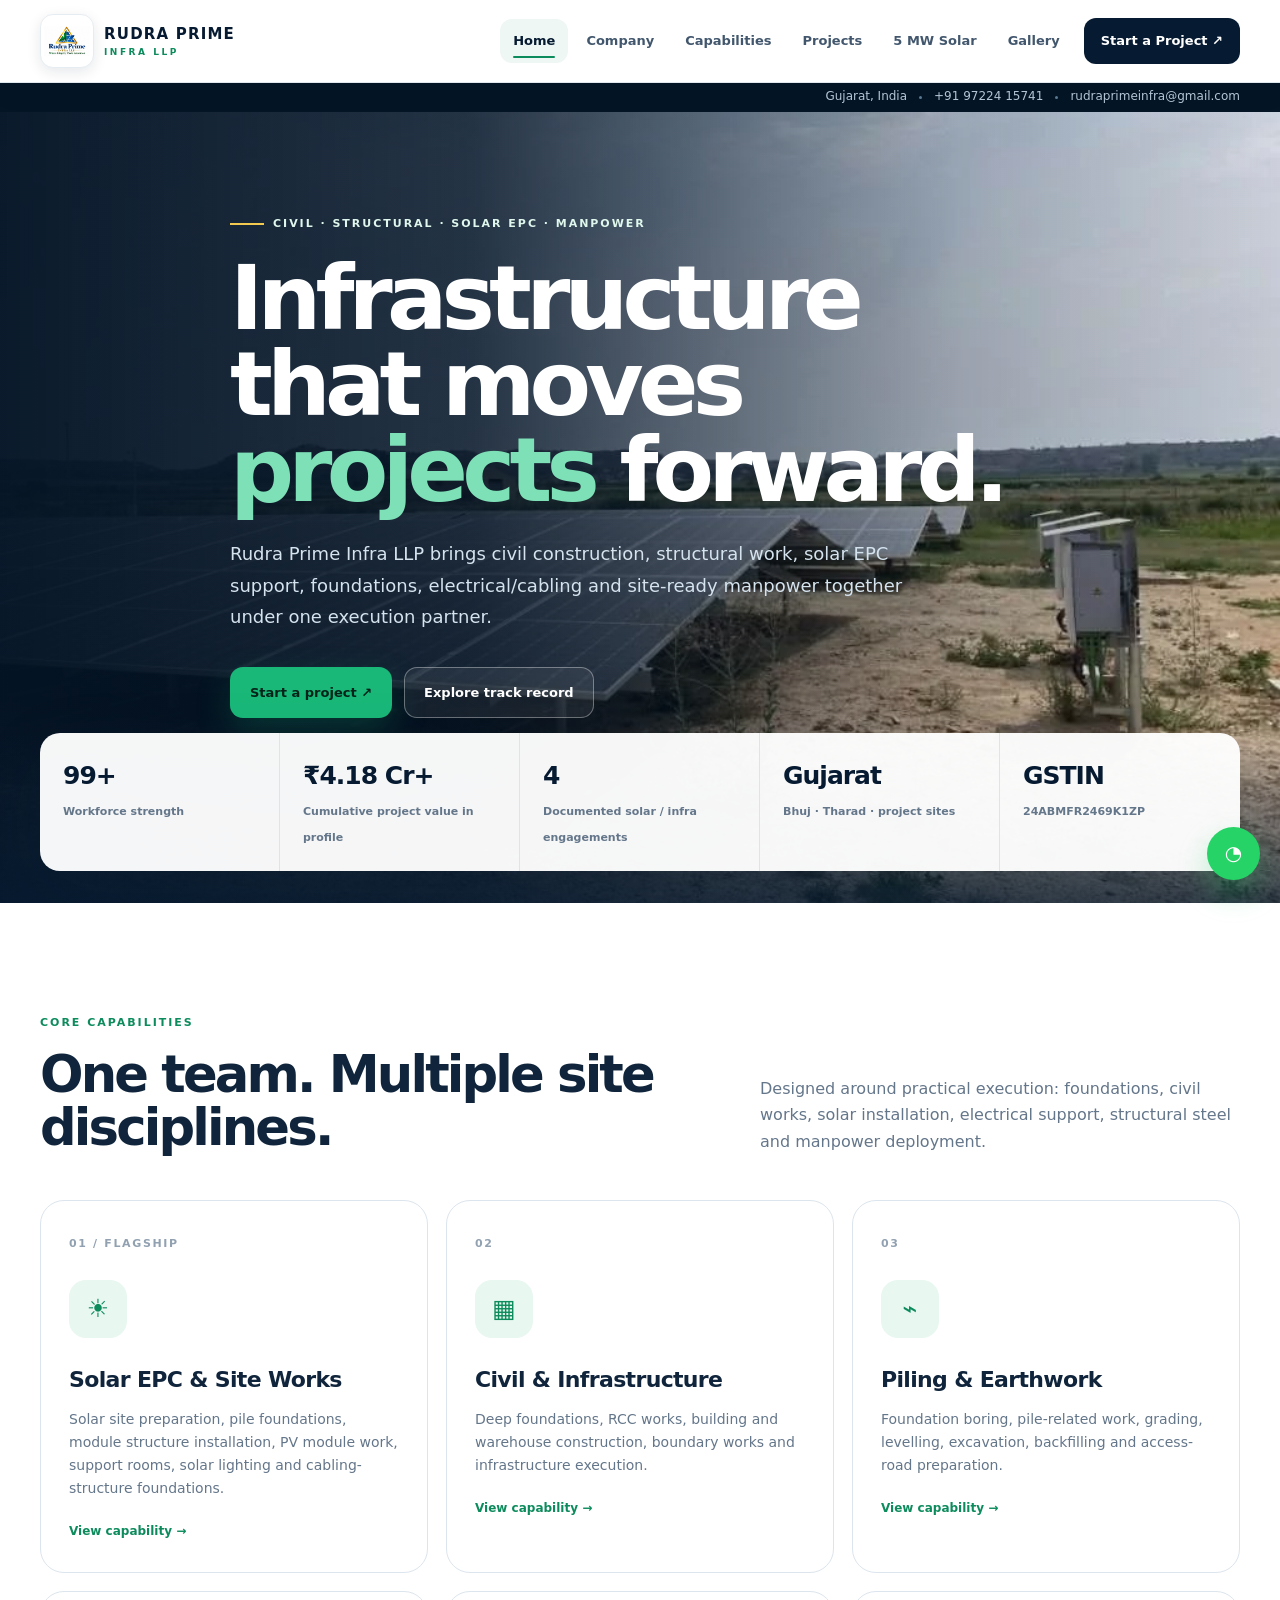
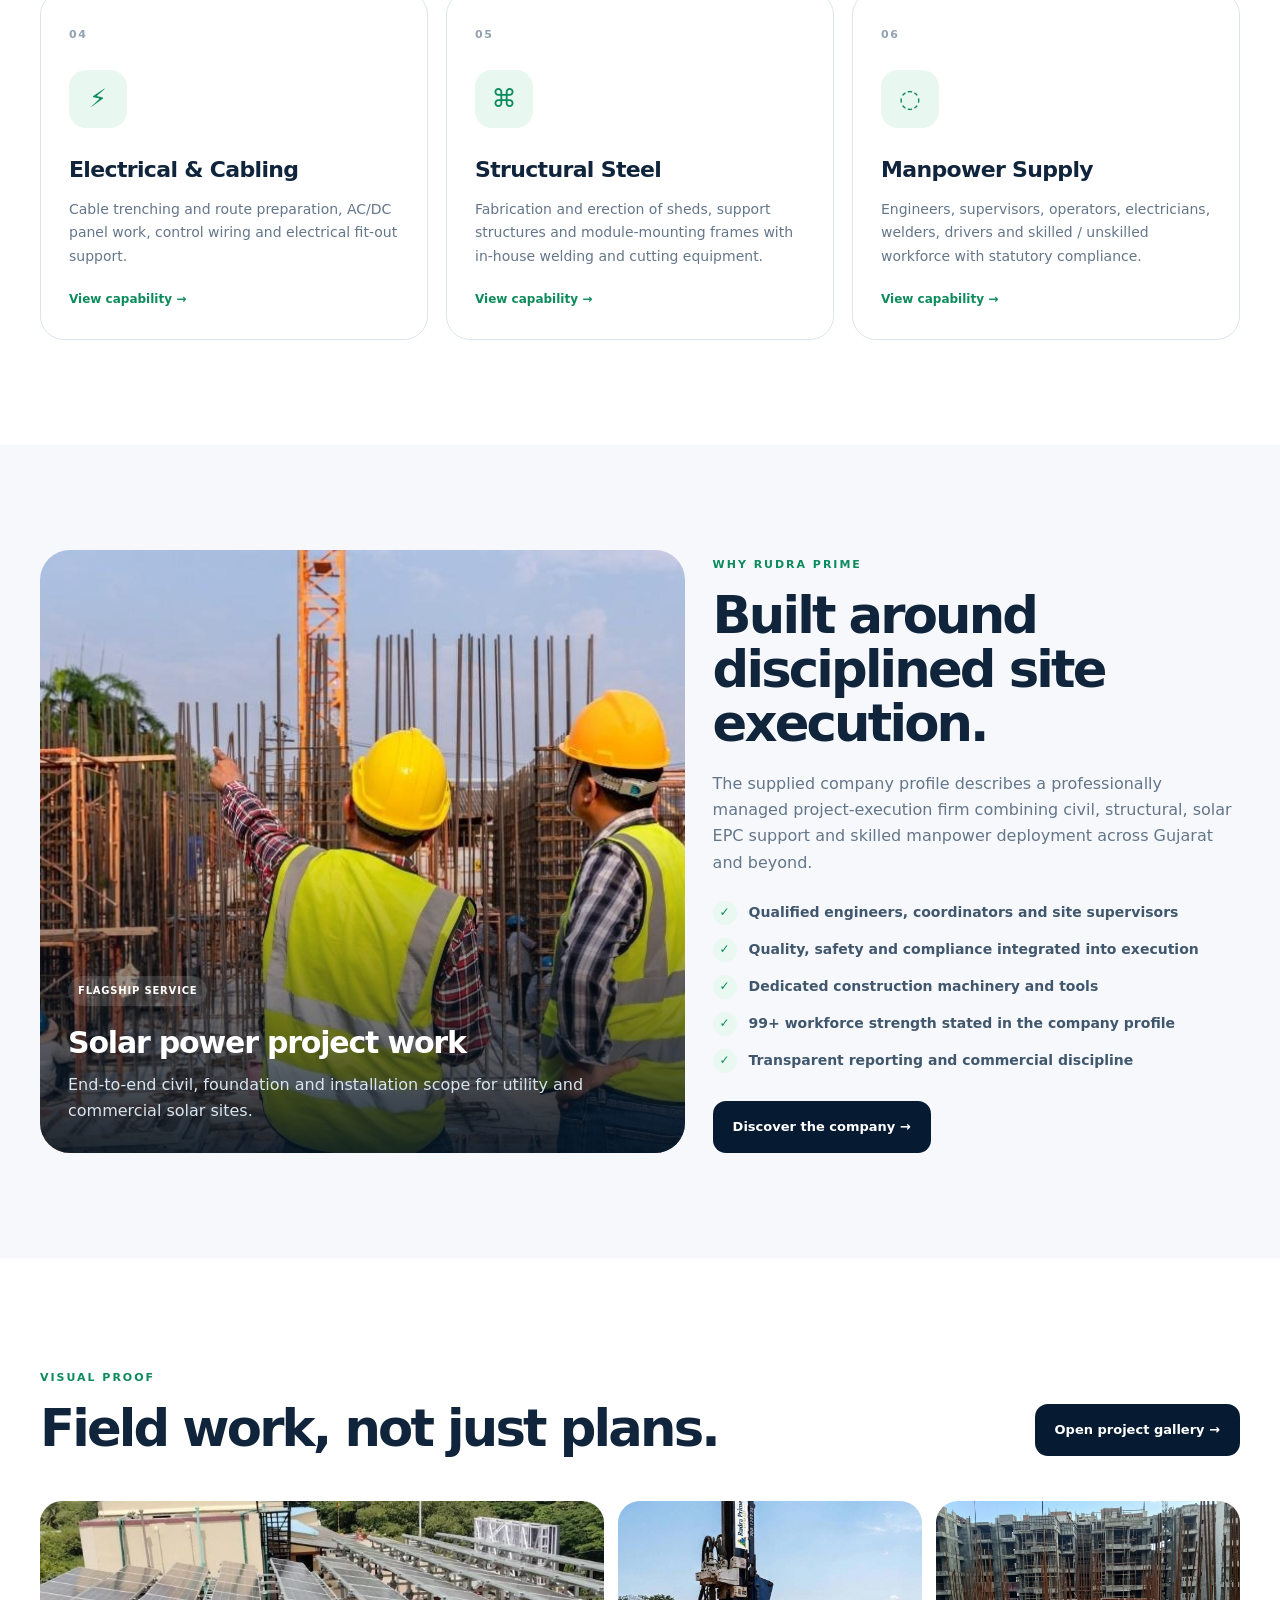
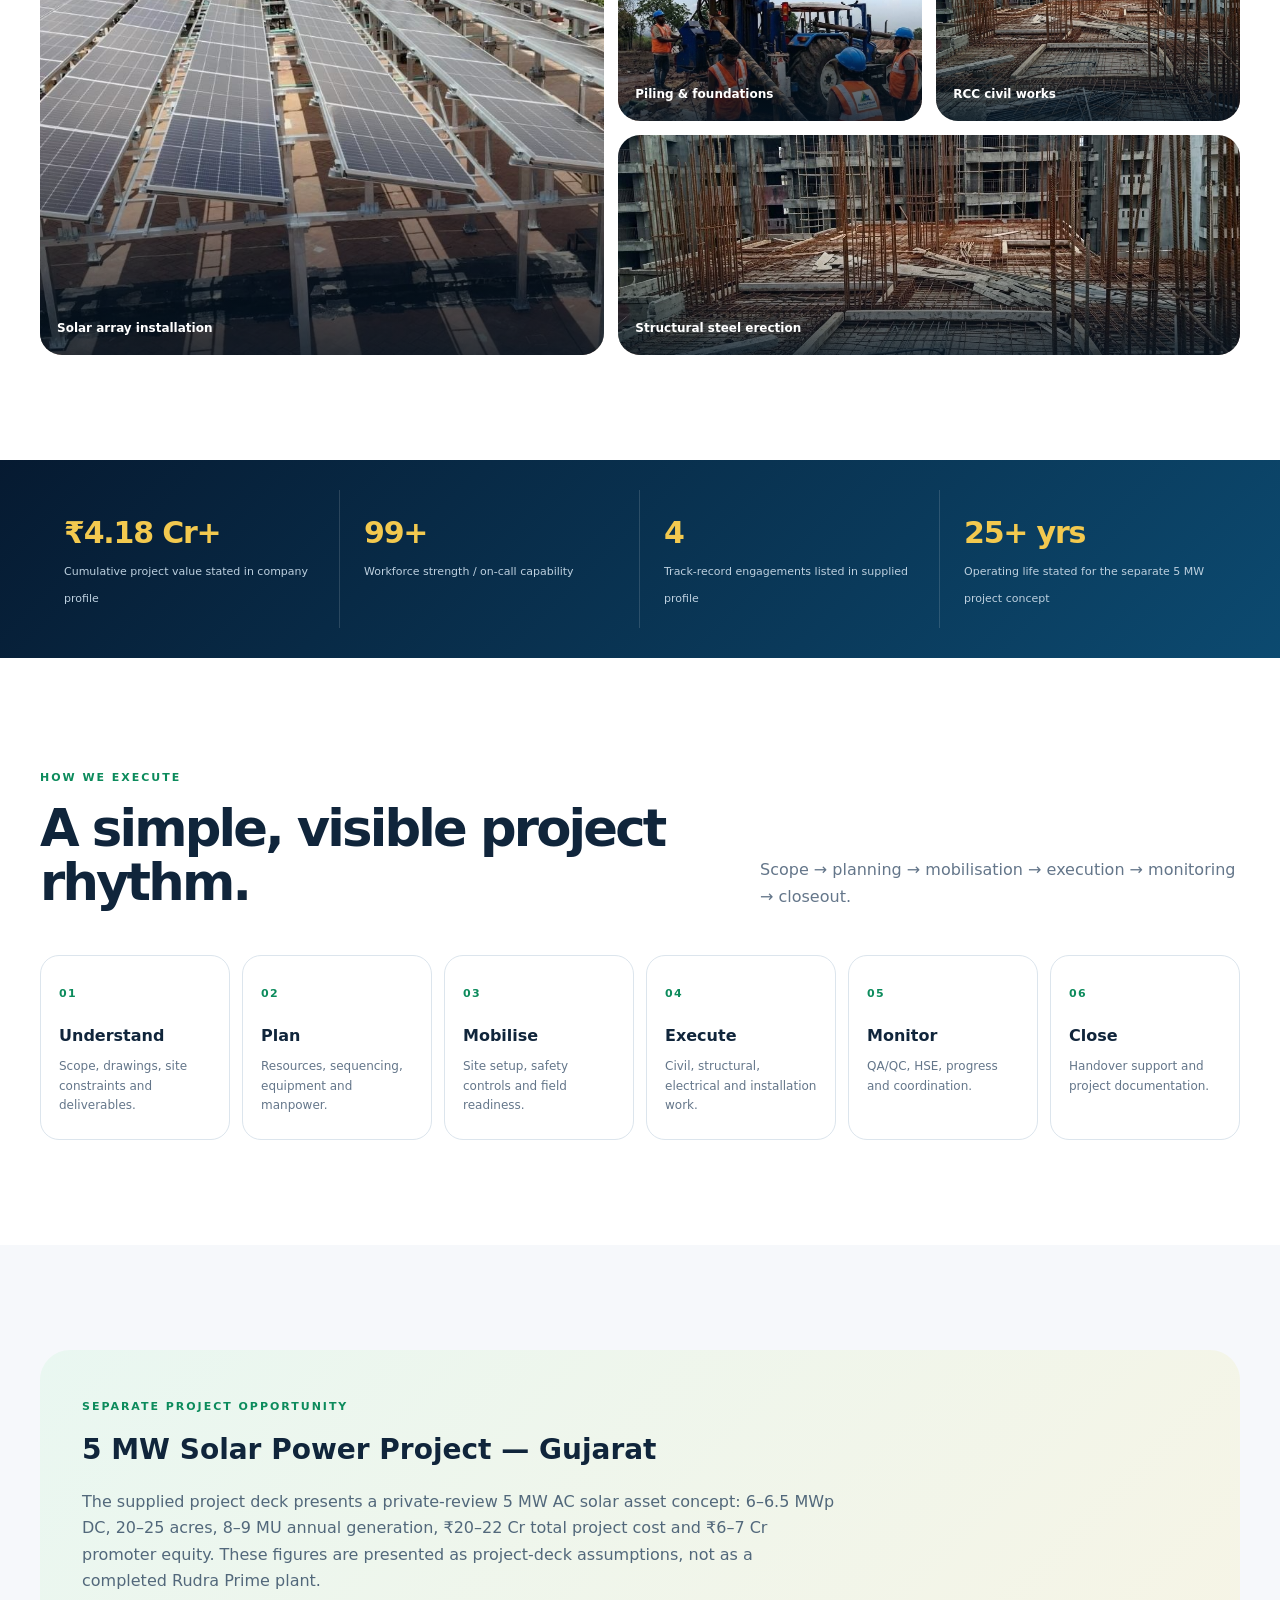
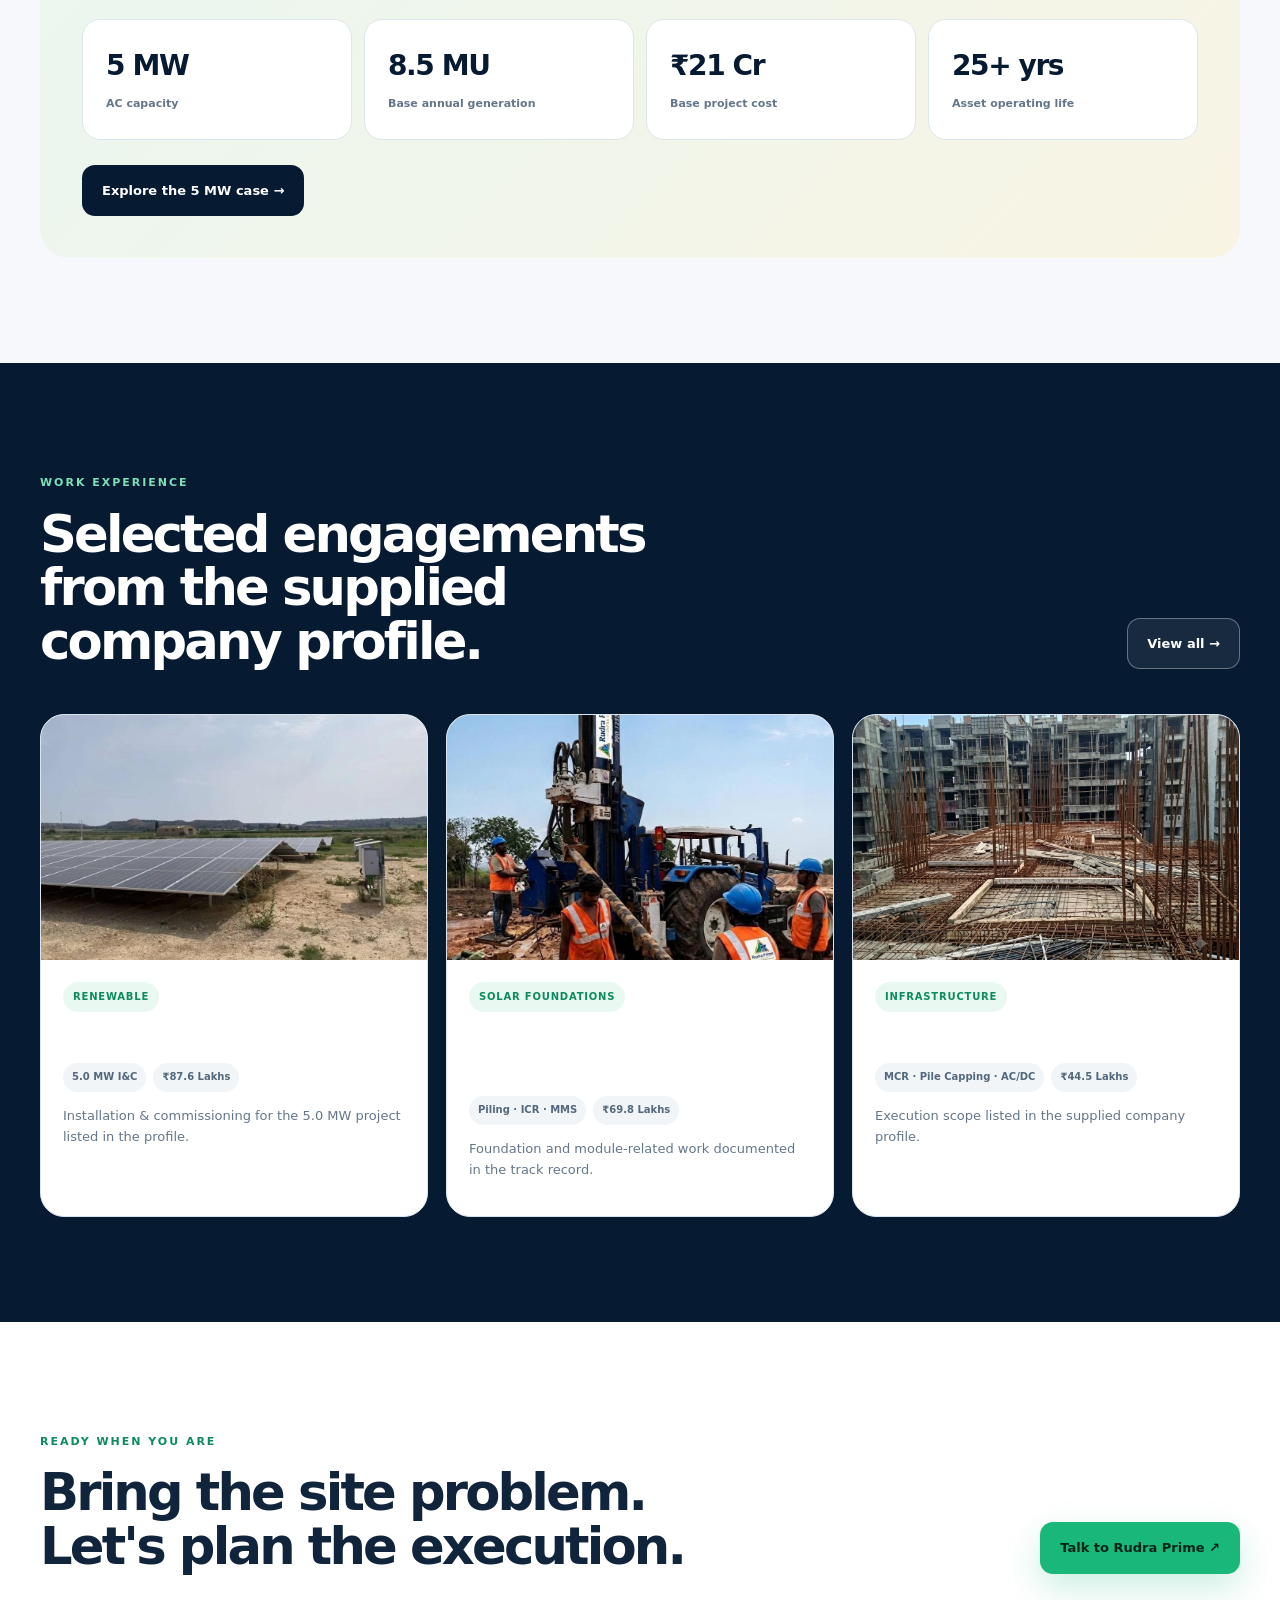
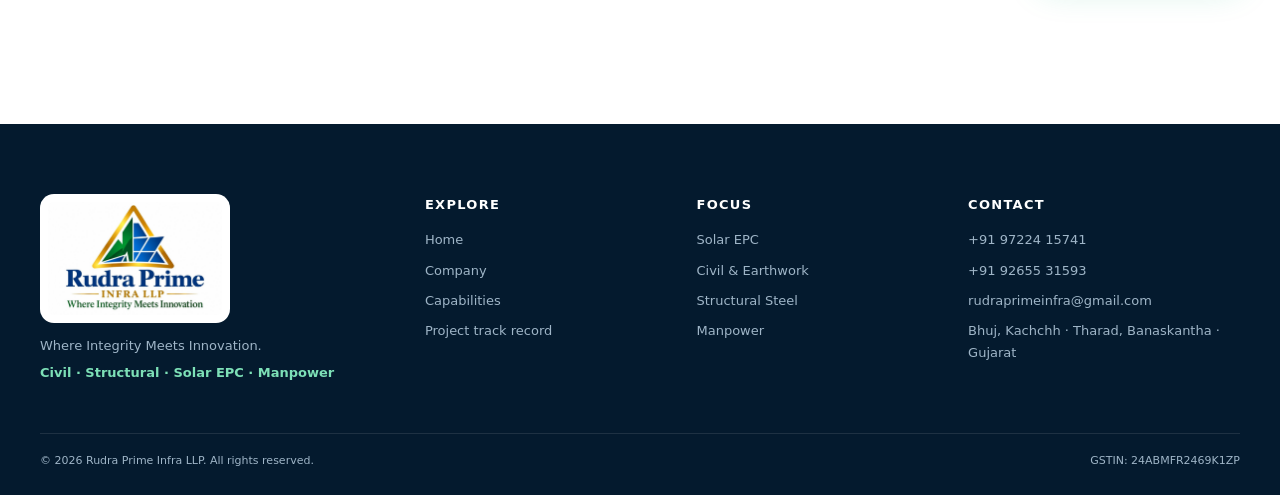
==== index.html @ 874c83ad "Initial Rudra Prime Infra website" ====
<!doctype html>
<html lang="en">
<head>
<meta charset="utf-8">
<meta name="viewport" content="width=device-width,initial-scale=1">
<title>Rudra Prime Infra LLP | Civil, Structural & Solar EPC</title>
<meta name="description" content="Rudra Prime Infra LLP — civil, structural, solar EPC, foundations, electrical/cabling, earthwork and manpower execution.">
<meta name="theme-color" content="#061a31">
<link rel="icon" href="assets/img/logo.jpg">
<link rel="stylesheet" href="css/style.css">

</head>
<body data-page="home">
<div id="site-header"></div>

<section class="hero">
  <div class="container hero-content reveal">
    <div class="kicker">Civil · Structural · Solar EPC · Manpower</div>
    <h1>Infrastructure that moves <em>projects</em> forward.</h1>
    <p>Rudra Prime Infra LLP brings civil construction, structural work, solar EPC support, foundations, electrical/cabling and site-ready manpower together under one execution partner.</p>
    <div class="actions">
      <a class="btn btn-primary" href="pages/contact.html">Start a project ↗</a>
      <a class="btn btn-ghost" href="pages/projects.html">Explore track record</a>
    </div>
  </div>
  <div class="hero-panel">
    <div class="container hero-metrics">
      <div class="metric"><strong>99+</strong><span>Workforce strength</span></div>
      <div class="metric"><strong>₹4.18 Cr+</strong><span>Cumulative project value in profile</span></div>
      <div class="metric"><strong>4</strong><span>Documented solar / infra engagements</span></div>
      <div class="metric"><strong>Gujarat</strong><span>Bhuj · Tharad · project sites</span></div>
      <div class="metric"><strong>GSTIN</strong><span>24ABMFR2469K1ZP</span></div>
    </div>
  </div>
</section>

<section class="section">
  <div class="container section-head reveal">
    <div><span class="eyebrow">Core capabilities</span><h2>One team. Multiple site disciplines.</h2></div>
    <p>Designed around practical execution: foundations, civil works, solar installation, electrical support, structural steel and manpower deployment.</p>
  </div>
  <div class="container grid-3">
    <article class="service-card card reveal"><span class="service-no">01 / FLAGSHIP</span><div class="service-icon">☀</div><h3>Solar EPC & Site Works</h3><p>Solar site preparation, pile foundations, module structure installation, PV module work, support rooms, solar lighting and cabling-structure foundations.</p><a class="service-link" href="pages/services.html#solar">View capability →</a></article>
    <article class="service-card card reveal"><span class="service-no">02</span><div class="service-icon">▦</div><h3>Civil & Infrastructure</h3><p>Deep foundations, RCC works, building and warehouse construction, boundary works and infrastructure execution.</p><a class="service-link" href="pages/services.html#civil">View capability →</a></article>
    <article class="service-card card reveal"><span class="service-no">03</span><div class="service-icon">⌁</div><h3>Piling & Earthwork</h3><p>Foundation boring, pile-related work, grading, levelling, excavation, backfilling and access-road preparation.</p><a class="service-link" href="pages/services.html#piling">View capability →</a></article>
    <article class="service-card card reveal"><span class="service-no">04</span><div class="service-icon">⚡</div><h3>Electrical & Cabling</h3><p>Cable trenching and route preparation, AC/DC panel work, control wiring and electrical fit-out support.</p><a class="service-link" href="pages/services.html#electrical">View capability →</a></article>
    <article class="service-card card reveal"><span class="service-no">05</span><div class="service-icon">⌘</div><h3>Structural Steel</h3><p>Fabrication and erection of sheds, support structures and module-mounting frames with in-house welding and cutting equipment.</p><a class="service-link" href="pages/services.html#structural">View capability →</a></article>
    <article class="service-card card reveal"><span class="service-no">06</span><div class="service-icon">◌</div><h3>Manpower Supply</h3><p>Engineers, supervisors, operators, electricians, welders, drivers and skilled / unskilled workforce with statutory compliance.</p><a class="service-link" href="pages/services.html#manpower">View capability →</a></article>
  </div>
</section>

<section class="section alt">
  <div class="container grid-2">
    <div class="feature-photo reveal"><img src="assets/img/solar-worker.jpg" alt="Solar site execution team"><div class="feature-caption"><span class="pill dark">Flagship service</span><h3>Solar power project work</h3><p>End-to-end civil, foundation and installation scope for utility and commercial solar sites.</p></div></div>
    <div class="reveal">
      <span class="eyebrow">Why Rudra Prime</span>
      <h2>Built around disciplined site execution.</h2>
      <p style="color:var(--muted);margin-top:20px">The supplied company profile describes a professionally managed project-execution firm combining civil, structural, solar EPC support and skilled manpower deployment across Gujarat and beyond.</p>
      <div class="check-list">
        <div class="check"><b>✓</b><span>Qualified engineers, coordinators and site supervisors</span></div>
        <div class="check"><b>✓</b><span>Quality, safety and compliance integrated into execution</span></div>
        <div class="check"><b>✓</b><span>Dedicated construction machinery and tools</span></div>
        <div class="check"><b>✓</b><span>99+ workforce strength stated in the company profile</span></div>
        <div class="check"><b>✓</b><span>Transparent reporting and commercial discipline</span></div>
      </div>
      <a class="btn btn-dark" style="margin-top:28px" href="pages/about.html">Discover the company →</a>
    </div>
  </div>
</section>

<section class="section">
  <div class="container section-head reveal">
    <div><span class="eyebrow">Visual proof</span><h2>Field work, not just plans.</h2></div>
    <a class="btn btn-dark" href="pages/gallery.html">Open project gallery →</a>
  </div>
  <div class="container bento reveal">
    <a class="bento-item" href="pages/gallery.html"><img src="assets/img/solar-array.jpg" alt="Solar array"><span>Solar array installation</span></a>
    <a class="bento-item" href="pages/gallery.html"><img src="assets/img/piling.jpg" alt="Piling work"><span>Piling & foundations</span></a>
    <a class="bento-item" href="pages/gallery.html"><img src="assets/img/civil-pour.jpg" alt="Civil foundation pour"><span>RCC civil works</span></a>
    <a class="bento-item" href="pages/gallery.html"><img src="assets/img/steel-frame.jpg" alt="Structural steel frame"><span>Structural steel erection</span></a>
  </div>
</section>

<section class="stat-strip">
  <div class="container stat-grid">
    <div class="stat"><strong>₹4.18 Cr+</strong><span>Cumulative project value stated in company profile</span></div>
    <div class="stat"><strong>99+</strong><span>Workforce strength / on-call capability</span></div>
    <div class="stat"><strong>4</strong><span>Track-record engagements listed in supplied profile</span></div>
    <div class="stat"><strong>25+ yrs</strong><span>Operating life stated for the separate 5 MW project concept</span></div>
  </div>
</section>

<section class="section">
  <div class="container section-head reveal">
    <div><span class="eyebrow">How we execute</span><h2>A simple, visible project rhythm.</h2></div>
    <p>Scope → planning → mobilisation → execution → monitoring → closeout.</p>
  </div>
  <div class="container process">
    <div class="step reveal"><span class="step-no">01</span><h3>Understand</h3><p>Scope, drawings, site constraints and deliverables.</p></div>
    <div class="step reveal"><span class="step-no">02</span><h3>Plan</h3><p>Resources, sequencing, equipment and manpower.</p></div>
    <div class="step reveal"><span class="step-no">03</span><h3>Mobilise</h3><p>Site setup, safety controls and field readiness.</p></div>
    <div class="step reveal"><span class="step-no">04</span><h3>Execute</h3><p>Civil, structural, electrical and installation work.</p></div>
    <div class="step reveal"><span class="step-no">05</span><h3>Monitor</h3><p>QA/QC, HSE, progress and coordination.</p></div>
    <div class="step reveal"><span class="step-no">06</span><h3>Close</h3><p>Handover support and project documentation.</p></div>
  </div>
</section>

<section class="section alt">
  <div class="container callout reveal">
    <span class="eyebrow">Separate project opportunity</span>
    <h3>5 MW Solar Power Project — Gujarat</h3>
    <p>The supplied project deck presents a private-review 5 MW AC solar asset concept: 6–6.5 MWp DC, 20–25 acres, 8–9 MU annual generation, ₹20–22 Cr total project cost and ₹6–7 Cr promoter equity. These figures are presented as project-deck assumptions, not as a completed Rudra Prime plant.</p>
    <div class="kpis">
      <div class="kpi"><strong>5 MW</strong><span>AC capacity</span></div>
      <div class="kpi"><strong>8.5 MU</strong><span>Base annual generation</span></div>
      <div class="kpi"><strong>₹21 Cr</strong><span>Base project cost</span></div>
      <div class="kpi"><strong>25+ yrs</strong><span>Asset operating life</span></div>
    </div>
    <a class="btn btn-dark" href="pages/solar.html">Explore the 5 MW case →</a>
  </div>
</section>

<section class="section dark">
  <div class="container section-head reveal">
    <div><span class="eyebrow">Work experience</span><h2>Selected engagements from the supplied company profile.</h2></div>
    <a class="btn btn-ghost" href="pages/projects.html">View all →</a>
  </div>
  <div class="container grid-3">
    <article class="project-card card reveal"><img src="assets/img/solar-install.jpg" alt="Solar installation"><div class="project-body"><span class="pill">Renewable</span><h3>Prozeal Green Energy Ltd</h3><div class="meta"><span>5.0 MW I&C</span><span>₹87.6 Lakhs</span></div><p>Installation & commissioning for the 5.0 MW project listed in the profile.</p></div></article>
    <article class="project-card card reveal"><img src="assets/img/piling.jpg" alt="Piling"><div class="project-body"><span class="pill">Solar foundations</span><h3>Sterling & Wilson Renewable Energy Ltd</h3><div class="meta"><span>Piling · ICR · MMS</span><span>₹69.8 Lakhs</span></div><p>Foundation and module-related work documented in the track record.</p></div></article>
    <article class="project-card card reveal"><img src="assets/img/civil-pour.jpg" alt="Civil works"><div class="project-body"><span class="pill">Infrastructure</span><h3>JSW — Khavda, Kutch</h3><div class="meta"><span>MCR · Pile Capping · AC/DC</span><span>₹44.5 Lakhs</span></div><p>Execution scope listed in the supplied company profile.</p></div></article>
  </div>
</section>

<section class="section">
  <div class="container section-head reveal">
    <div><span class="eyebrow">Ready when you are</span><h2>Bring the site problem. Let's plan the execution.</h2></div>
    <a class="btn btn-primary" href="pages/contact.html">Talk to Rudra Prime ↗</a>
  </div>
</section>

<div id="site-footer"></div>
<script src="js/components.js"></script>
</body>
</html>
---- css/style.css ----
:root{
  --navy:#061a31;
  --navy2:#0b2d4e;
  --blue:#0d4c78;
  --green:#0c8b5c;
  --green2:#19b879;
  --gold:#d9a52b;
  --gold2:#f3c94f;
  --ink:#10253b;
  --muted:#64768a;
  --paper:#f6f8fb;
  --line:#dce5ed;
  --white:#fff;
  --shadow:0 22px 70px rgba(7,29,51,.12);
  --radius:24px;
  --container:1200px;
}
*{box-sizing:border-box}
html{scroll-behavior:smooth}
body{margin:0;font-family:Inter,ui-sans-serif,system-ui,-apple-system,"Segoe UI",Arial,sans-serif;color:var(--ink);background:#fff;line-height:1.65}
body.menu-open{overflow:hidden}
a{text-decoration:none;color:inherit}
img{max-width:100%;display:block}
button,input,textarea,select{font:inherit}
.container{width:min(var(--container),calc(100% - 40px));margin:auto}
.topline{background:#041525;color:#b8cada;font-size:12px}
.topline-inner{min-height:30px;display:flex;align-items:center;justify-content:flex-end;gap:12px}
.topline a:hover{color:#fff}
.topline-dot{width:3px;height:3px;border-radius:50%;background:#5d7b94}
.site-header{position:relative;z-index:1200}.nav-wrap{position:fixed;top:0;left:0;right:0;z-index:1200;background:rgba(255,255,255,.96);backdrop-filter:blur(18px);border-bottom:1px solid rgba(220,229,237,.85);box-shadow:0 8px 28px rgba(6,26,49,.06)}body{padding-top:82px}
.nav{height:82px;display:flex;align-items:center;justify-content:space-between;gap:24px}
.brand{display:flex;align-items:center;gap:10px;min-width:max-content}
.brand img,.brand .brand-mark{width:54px;height:54px;object-fit:contain;border-radius:13px;background:#fff;box-shadow:0 4px 14px rgba(6,26,49,.10);border:1px solid #e6edf2;padding:3px}
.brand b{display:block;letter-spacing:.08em;font-size:15px;color:var(--navy)}
.brand small{display:block;font-size:9px;letter-spacing:.28em;color:var(--green);font-weight:800;margin-top:-2px}
.nav-links{display:flex;align-items:center;gap:5px}
.nav-links a{padding:11px 13px;font-size:13px;font-weight:800;color:#42576d;border-radius:12px;transition:.2s}
.nav-links a:hover,.nav-links a.active{color:var(--navy);background:#eef7f3}
.nav-links .nav-cta{color:#fff;background:var(--navy);padding:12px 17px;margin-left:6px}
.nav-links .nav-cta:hover{background:var(--green)}
.menu-toggle{display:none;border:0;background:transparent;width:44px;height:44px;border-radius:12px}
.menu-toggle span{display:block;width:23px;height:2px;background:var(--navy);margin:5px auto}
.hero{position:relative;min-height:760px;display:flex;align-items:center;overflow:hidden;background:#061a31}
.hero::before{content:"";position:absolute;inset:0;background:
linear-gradient(90deg,rgba(4,20,37,.96) 0%,rgba(4,20,37,.82) 37%,rgba(4,20,37,.25) 75%,rgba(4,20,37,.05) 100%),
url("../assets/img/solar-field.jpg") center/cover no-repeat}
.hero::after{content:"";position:absolute;inset:auto 0 0;height:170px;background:linear-gradient(transparent,#061a31);opacity:.75}
.hero-content{position:relative;z-index:2;color:#fff;padding:95px 0 185px;max-width:820px}
.kicker{display:inline-flex;align-items:center;gap:9px;color:#dff7ec;text-transform:uppercase;letter-spacing:.18em;font-size:11px;font-weight:900}
.kicker::before{content:"";width:34px;height:2px;background:var(--gold2)}
.hero h1{font-size:clamp(3.1rem,7vw,6.6rem);line-height:.96;letter-spacing:-.065em;margin:22px 0 25px;color:#fff;max-width:850px}
.hero h1 em{font-style:normal;color:#7ee0b7}
.hero p{font-size:18px;line-height:1.75;color:#d5e3ee;max-width:700px}
.actions{display:flex;flex-wrap:wrap;gap:12px;margin-top:34px}
.btn{display:inline-flex;align-items:center;justify-content:center;gap:9px;padding:14px 19px;border-radius:13px;font-weight:900;font-size:13px;border:1px solid transparent;transition:.22s;cursor:pointer}
.btn-primary{background:var(--green2);color:#042419;box-shadow:0 14px 35px rgba(25,184,121,.22)}
.btn-primary:hover{transform:translateY(-2px);background:#38ce93}
.btn-ghost{border-color:rgba(255,255,255,.35);color:#fff;background:rgba(255,255,255,.07)}
.btn-ghost:hover{background:#fff;color:var(--navy)}
.btn-dark{background:var(--navy);color:#fff}
.btn-dark:hover{background:var(--green)}
.hero-panel{position:absolute;z-index:3;bottom:32px;left:0;right:0}
.hero-metrics{display:grid;grid-template-columns:repeat(5,1fr);background:rgba(255,255,255,.96);border-radius:20px;box-shadow:var(--shadow);overflow:hidden}
.metric{padding:22px 23px;border-right:1px solid var(--line)}
.metric:last-child{border-right:0}
.metric strong{display:block;color:var(--navy);font-size:25px;letter-spacing:-.04em}
.metric span{font-size:11px;color:var(--muted);font-weight:700}
.section{padding:105px 0}
.section.alt{background:var(--paper)}
.section.dark{background:var(--navy);color:#fff}
.section-head{display:flex;align-items:end;justify-content:space-between;gap:35px;margin-bottom:45px}
.eyebrow{font-size:11px;text-transform:uppercase;letter-spacing:.18em;color:var(--green);font-weight:900}
.section h2{font-size:clamp(2.2rem,4vw,4.2rem);line-height:1.05;letter-spacing:-.055em;margin:13px 0 0;max-width:720px}
.section-head p{max-width:480px;color:var(--muted);margin:0}
.grid-3{display:grid;grid-template-columns:repeat(3,1fr);gap:18px}
.grid-2{display:grid;grid-template-columns:1.1fr .9fr;gap:28px;align-items:stretch}
.grid-4{display:grid;grid-template-columns:repeat(4,1fr);gap:16px}
.card{background:#fff;border:1px solid var(--line);border-radius:var(--radius);overflow:hidden}
.service-card{padding:28px;min-height:300px;position:relative;transition:.25s}
.service-card:hover{transform:translateY(-6px);box-shadow:var(--shadow);border-color:#bde5d4}
.service-no{font-size:11px;font-weight:900;color:#91a1b1;letter-spacing:.15em}
.service-icon{width:58px;height:58px;border-radius:17px;display:grid;place-items:center;background:#e8f7f0;color:var(--green);font-size:25px;margin:24px 0}
.service-card h3{font-size:22px;letter-spacing:-.03em;margin:0 0 10px}
.service-card p{color:var(--muted);font-size:14px;margin:0}
.service-link{display:inline-flex;margin-top:22px;color:var(--green);font-size:12px;font-weight:900}
.feature-photo{height:100%;min-height:510px;border-radius:30px;overflow:hidden;position:relative}
.feature-photo img{width:100%;height:100%;object-fit:cover}
.feature-photo::after{content:"";position:absolute;inset:45% 0 0;background:linear-gradient(transparent,rgba(3,20,35,.9))}
.feature-caption{position:absolute;z-index:2;bottom:28px;left:28px;right:28px;color:#fff}
.feature-caption h3{font-size:30px;letter-spacing:-.04em;margin:12px 0 4px}
.feature-caption p{color:#d7e4ee;margin:0}
.pill{display:inline-flex;align-items:center;padding:7px 10px;border-radius:999px;background:#eaf8f2;color:var(--green);font-size:10px;font-weight:900;text-transform:uppercase;letter-spacing:.08em}
.pill.dark{background:rgba(255,255,255,.13);color:#fff}
.check-list{display:grid;gap:13px;margin:25px 0 0}
.check{display:flex;gap:12px;align-items:flex-start}
.check b{width:24px;height:24px;flex:0 0 24px;border-radius:50%;background:#eaf8f2;color:var(--green);display:grid;place-items:center;font-size:12px}
.check span{font-size:14px;color:#41576d;font-weight:700}
.bento{display:grid;grid-template-columns:1.3fr .7fr .7fr;grid-auto-rows:220px;gap:14px}
.bento-item{position:relative;overflow:hidden;border-radius:22px}
.bento-item:first-child{grid-row:span 2}
.bento-item:nth-child(4){grid-column:span 2}
.bento-item img{width:100%;height:100%;object-fit:cover;transition:.4s}
.bento-item:hover img{transform:scale(1.05)}
.bento-item::after{content:"";position:absolute;inset:45% 0 0;background:linear-gradient(transparent,rgba(3,20,35,.8))}
.bento-item span{position:absolute;z-index:2;bottom:16px;left:17px;color:#fff;font-weight:900;font-size:12px}
.dark .eyebrow{color:#7ee0b7}
.dark h2{color:#fff}
.dark .section-head p{color:#a9bfd1}
.dark .check span{color:#c9d9e6}
.stat-strip{background:linear-gradient(135deg,#061a31,#0c4a70);color:#fff;padding:30px 0}
.stat-grid{display:grid;grid-template-columns:repeat(4,1fr)}
.stat{padding:18px 24px;border-right:1px solid rgba(255,255,255,.14)}
.stat:last-child{border:0}
.stat strong{font-size:30px;color:var(--gold2);display:block;letter-spacing:-.04em}
.stat span{font-size:11px;color:#bdd0df}
.process{display:grid;grid-template-columns:repeat(6,1fr);gap:12px}
.step{padding:23px 18px;border:1px solid var(--line);border-radius:19px;background:#fff}
.step-no{font-size:11px;font-weight:900;color:var(--green);letter-spacing:.12em}
.step h3{margin:18px 0 7px;font-size:16px}
.step p{font-size:12px;color:var(--muted);margin:0}
.project-card img{width:100%;height:245px;object-fit:cover}
.project-body{padding:22px}
.project-body h3{margin:10px 0 8px;font-size:20px;letter-spacing:-.03em}
.project-body p{font-size:13px;color:var(--muted)}
.meta{display:flex;flex-wrap:wrap;gap:7px}
.meta span{font-size:10px;font-weight:900;background:#f1f5f8;padding:6px 9px;border-radius:999px;color:#53687c}
.project-card{transition:.25s}
.project-card:hover{transform:translateY(-5px);box-shadow:var(--shadow)}
.project-table{overflow:auto;border:1px solid var(--line);border-radius:20px;background:#fff}
table{border-collapse:collapse;width:100%;min-width:760px}
th,td{text-align:left;padding:16px;border-bottom:1px solid var(--line);font-size:13px}
th{background:#0b2d4e;color:#fff;font-size:11px;text-transform:uppercase;letter-spacing:.08em}
tr:last-child td{border-bottom:0}
.callout{border-radius:30px;background:linear-gradient(135deg,#e9f7f1,#f8f4e4);padding:42px}
.callout h3{font-size:28px;margin:8px 0}
.callout p{color:#52687b;max-width:760px}
.kpis{display:grid;grid-template-columns:repeat(4,1fr);gap:12px;margin:25px 0}
.kpi{padding:23px;background:#fff;border:1px solid var(--line);border-radius:18px}
.kpi strong{display:block;font-size:28px;letter-spacing:-.05em;color:var(--navy)}
.kpi span{font-size:11px;color:var(--muted);font-weight:700}
.timeline{display:grid;gap:14px}
.timeline-row{display:grid;grid-template-columns:130px 1fr;gap:20px;padding:20px 0;border-bottom:1px solid var(--line)}
.timeline-row:last-child{border-bottom:0}
.timeline-row b{color:var(--green);font-size:12px}
.timeline-row h3{margin:0 0 5px;font-size:18px}
.timeline-row p{margin:0;color:var(--muted);font-size:13px}
.page-hero{padding:42px 0 38px;background:radial-gradient(circle at 82% 25%,rgba(25,184,121,.10),transparent 28%),linear-gradient(180deg,#f7fafc,#fff);color:var(--ink);border-bottom:1px solid var(--line);position:relative;overflow:hidden}
.page-hero:after{content:"";position:absolute;right:-80px;top:-120px;width:330px;height:330px;border:1px solid rgba(12,139,92,.12);border-radius:50%;box-shadow:0 0 0 35px rgba(12,139,92,.025),0 0 0 70px rgba(12,139,92,.018);pointer-events:none}
.page-hero h1{font-size:clamp(2.35rem,4vw,4.25rem);line-height:1;letter-spacing:-.055em;margin:10px 0 8px;max-width:800px;position:relative;z-index:1}
.page-hero p{max-width:680px;color:var(--muted);font-size:15px;margin:0;position:relative;z-index:1}
.breadcrumb{font-size:10px;color:var(--green);text-transform:uppercase;letter-spacing:.16em;font-weight:900;position:relative;z-index:1}
.about-grid{display:grid;grid-template-columns:.85fr 1.15fr;gap:35px}
.info-card{padding:30px;border:1px solid var(--line);border-radius:24px;background:#fff}
.info-card h3{margin-top:0}
.info-list{display:grid;gap:12px}
.info-row{display:grid;grid-template-columns:130px 1fr;gap:15px;padding:12px 0;border-bottom:1px solid var(--line);font-size:13px}
.info-row:last-child{border-bottom:0}
.info-row b{color:#63768a}
.team-grid{display:grid;grid-template-columns:repeat(4,1fr);gap:12px}
.team-card{padding:22px;border-radius:20px;background:#f5f8fb;border:1px solid var(--line)}
.team-card strong{font-size:28px;color:var(--navy);display:block}
.team-card span{font-size:12px;color:var(--muted)}
.gallery{display:grid;grid-template-columns:repeat(12,1fr);gap:13px}
.gallery figure{margin:0;border-radius:18px;overflow:hidden;position:relative;min-height:230px;cursor:pointer}
.gallery figure:nth-child(1){grid-column:span 7;grid-row:span 2}
.gallery figure:nth-child(2),.gallery figure:nth-child(3){grid-column:span 5}
.gallery figure:nth-child(n+4){grid-column:span 4}
.gallery img{width:100%;height:100%;object-fit:cover;transition:.4s}
.gallery figure:hover img{transform:scale(1.05)}
.gallery figcaption{position:absolute;left:0;right:0;bottom:0;padding:17px;color:#fff;font-size:12px;font-weight:900;background:linear-gradient(transparent,rgba(0,0,0,.8))}
.lightbox{position:fixed;inset:0;background:rgba(2,13,24,.93);z-index:2000;display:none;place-items:center;padding:25px}
.lightbox.open{display:grid}
.lightbox img{max-width:min(1100px,94vw);max-height:88vh;border-radius:16px}
.lightbox button{position:absolute;top:20px;right:20px;border:0;background:#fff;color:var(--navy);width:44px;height:44px;border-radius:50%;font-size:22px}
.faq{display:grid;gap:10px}
.faq-item{border:1px solid var(--line);border-radius:17px;overflow:hidden;background:#fff}
.faq-q{width:100%;border:0;background:#fff;padding:19px 20px;display:flex;justify-content:space-between;gap:15px;text-align:left;font-weight:900;color:var(--navy);cursor:pointer}
.faq-a{display:none;padding:0 20px 19px;color:var(--muted);font-size:13px}
.faq-item.open .faq-a{display:block}
.form-grid{display:grid;grid-template-columns:1fr 1fr;gap:14px}
.field{display:flex;flex-direction:column;gap:7px}
.field.full{grid-column:1/-1}
.field label{font-size:11px;text-transform:uppercase;letter-spacing:.08em;font-weight:900;color:#52687b}
.field input,.field textarea,.field select{border:1px solid var(--line);border-radius:13px;padding:13px 14px;outline:0;background:#fff}
.field input:focus,.field textarea:focus,.field select:focus{border-color:#77caa8;box-shadow:0 0 0 4px #e8f7f0}
.field textarea{min-height:150px;resize:vertical}
.contact-box{display:grid;gap:12px}
.contact-item{padding:17px;border:1px solid var(--line);border-radius:16px;background:#fff}
.contact-item b{display:block;font-size:11px;text-transform:uppercase;letter-spacing:.08em;color:var(--green);margin-bottom:5px}
.contact-item span,.contact-item a{font-size:14px;color:#41566b}
.notice{padding:14px 16px;border-radius:13px;background:#fff6d8;border:1px solid #f1dda0;color:#6b5415;font-size:12px}
.footer{background:#041a2e;color:#9fb5c7;padding:70px 0 25px}
.footer-grid{display:grid;grid-template-columns:1.5fr 1fr 1fr 1.2fr;gap:45px}
.footer-main img{width:190px;background:#fff;border-radius:14px;padding:8px;margin-bottom:12px}
.footer-main p{margin:5px 0;font-size:13px}
.footer-note{color:#7de0b7!important;font-weight:800}
.footer h3{color:#fff;font-size:13px;text-transform:uppercase;letter-spacing:.1em;margin:0 0 14px}
.footer-grid>div:not(.footer-main) a,.footer-grid>div:not(.footer-main) span{display:block;font-size:13px;margin:9px 0;color:#9fb5c7}
.footer-grid a:hover{color:#fff}
.footer-bottom{border-top:1px solid rgba(255,255,255,.1);margin-top:45px;padding-top:18px;display:flex;justify-content:space-between;gap:20px;font-size:11px}
.whatsapp{position:fixed;right:20px;bottom:20px;width:53px;height:53px;border-radius:50%;display:grid;place-items:center;background:#25d366;color:#fff;font-weight:900;font-size:20px;z-index:900;box-shadow:0 14px 30px rgba(37,211,102,.28)}
.back-top{position:fixed;right:20px;bottom:85px;width:42px;height:42px;border-radius:50%;border:1px solid var(--line);background:#fff;color:var(--navy);opacity:0;pointer-events:none;z-index:899}
.back-top.show{opacity:1;pointer-events:auto}
.reveal{opacity:0;transform:translateY(20px);transition:.65s ease}
.reveal.visible{opacity:1;transform:none}
.note{font-size:11px;color:#718497}
@media(max-width:1050px){
  .nav-links{gap:0}.nav-links a{padding:10px 8px;font-size:12px}
  .hero-metrics{grid-template-columns:repeat(3,1fr)}
  .metric:nth-child(3){border-right:0}
  .metric:nth-child(n+4){border-top:1px solid var(--line)}
  .grid-3{grid-template-columns:repeat(2,1fr)}
  .process{grid-template-columns:repeat(3,1fr)}
  .team-grid{grid-template-columns:repeat(2,1fr)}
  .footer-grid{grid-template-columns:repeat(2,1fr)}
}
@media(max-width:780px){
  .container{width:min(var(--container),calc(100% - 28px))}
  body{padding-top:72px}
  .topline{display:none}
  .nav-wrap{top:0}
  .nav{height:72px}
  .brand img{width:48px;height:48px}
  .brand b{font-size:13px}
  .brand small{font-size:8px}
  .menu-toggle{display:block}
  .nav-links{position:absolute;left:14px;right:14px;top:76px;background:#fff;border:1px solid var(--line);border-radius:18px;box-shadow:var(--shadow);padding:10px;display:none;flex-direction:column;align-items:stretch}
  .nav-links.open{display:flex}
  .nav-links a{padding:13px 14px}
  .nav-links .nav-cta{margin:4px 0 0;text-align:center}
  .hero{min-height:780px}
  .hero::before{background:linear-gradient(90deg,rgba(4,20,37,.94),rgba(4,20,37,.7)),url("../assets/img/solar-field.jpg") center/cover}
  .hero-content{padding:75px 0 225px}
  .hero p{font-size:15px}
  .hero-panel{bottom:18px}
  .hero-metrics{grid-template-columns:1fr 1fr}
  .metric{padding:15px}.metric:nth-child(2){border-right:0}.metric:nth-child(3){border-top:1px solid var(--line);border-right:1px solid var(--line)}.metric:nth-child(4),.metric:nth-child(5){border-top:1px solid var(--line)}
  .metric strong{font-size:20px}
  .section{padding:75px 0}
  .section-head{display:block;margin-bottom:30px}
  .section-head p{margin-top:15px}
  .grid-2,.grid-3,.grid-4,.about-grid{grid-template-columns:1fr}
  .feature-photo{min-height:390px}
  .bento{grid-template-columns:1fr 1fr;grid-auto-rows:190px}
  .bento-item:first-child{grid-column:span 2;grid-row:span 1}
  .bento-item:nth-child(4){grid-column:span 2}
  .stat-grid{grid-template-columns:1fr 1fr}
  .stat{border-bottom:1px solid rgba(255,255,255,.14)}
  .process{grid-template-columns:1fr 1fr}
  .kpis{grid-template-columns:1fr 1fr}
  .gallery{grid-template-columns:1fr 1fr}
  .gallery figure,.gallery figure:nth-child(n){grid-column:span 1;grid-row:span 1;min-height:190px}
  .gallery figure:first-child{grid-column:span 2}
  .timeline-row{grid-template-columns:1fr;gap:5px}
  .form-grid{grid-template-columns:1fr}
  .field.full{grid-column:auto}
  .footer-grid{grid-template-columns:1fr}
  .footer-bottom{display:block}.footer-bottom span{display:block;margin-top:7px}
  .page-hero{padding:34px 0 30px}.page-hero h1{font-size:2.55rem}.page-hero p{font-size:14px}
}
@media(max-width:480px){
  .hero h1{font-size:3rem}
  .hero{min-height:820px}
  .hero-metrics{grid-template-columns:1fr}
  .metric,.metric:nth-child(2),.metric:nth-child(3){border-right:0}
  .metric:nth-child(n+2){border-top:1px solid var(--line)}
  .process,.kpis,.team-grid{grid-template-columns:1fr}
  .bento{grid-template-columns:1fr}.bento-item:first-child,.bento-item:nth-child(4){grid-column:span 1}
  .gallery{grid-template-columns:1fr}.gallery figure:first-child{grid-column:span 1}
  .actions .btn{width:100%}
}

.nav-links a.active{position:relative}
.nav-links a.active:not(.nav-cta)::after{content:"";position:absolute;left:13px;right:13px;bottom:5px;height:2px;border-radius:2px;background:var(--green)}
@media(max-width:780px){.nav-links a.active:not(.nav-cta)::after{left:14px;right:auto;width:28px;bottom:7px}.brand .brand-mark{width:49px;height:49px}}
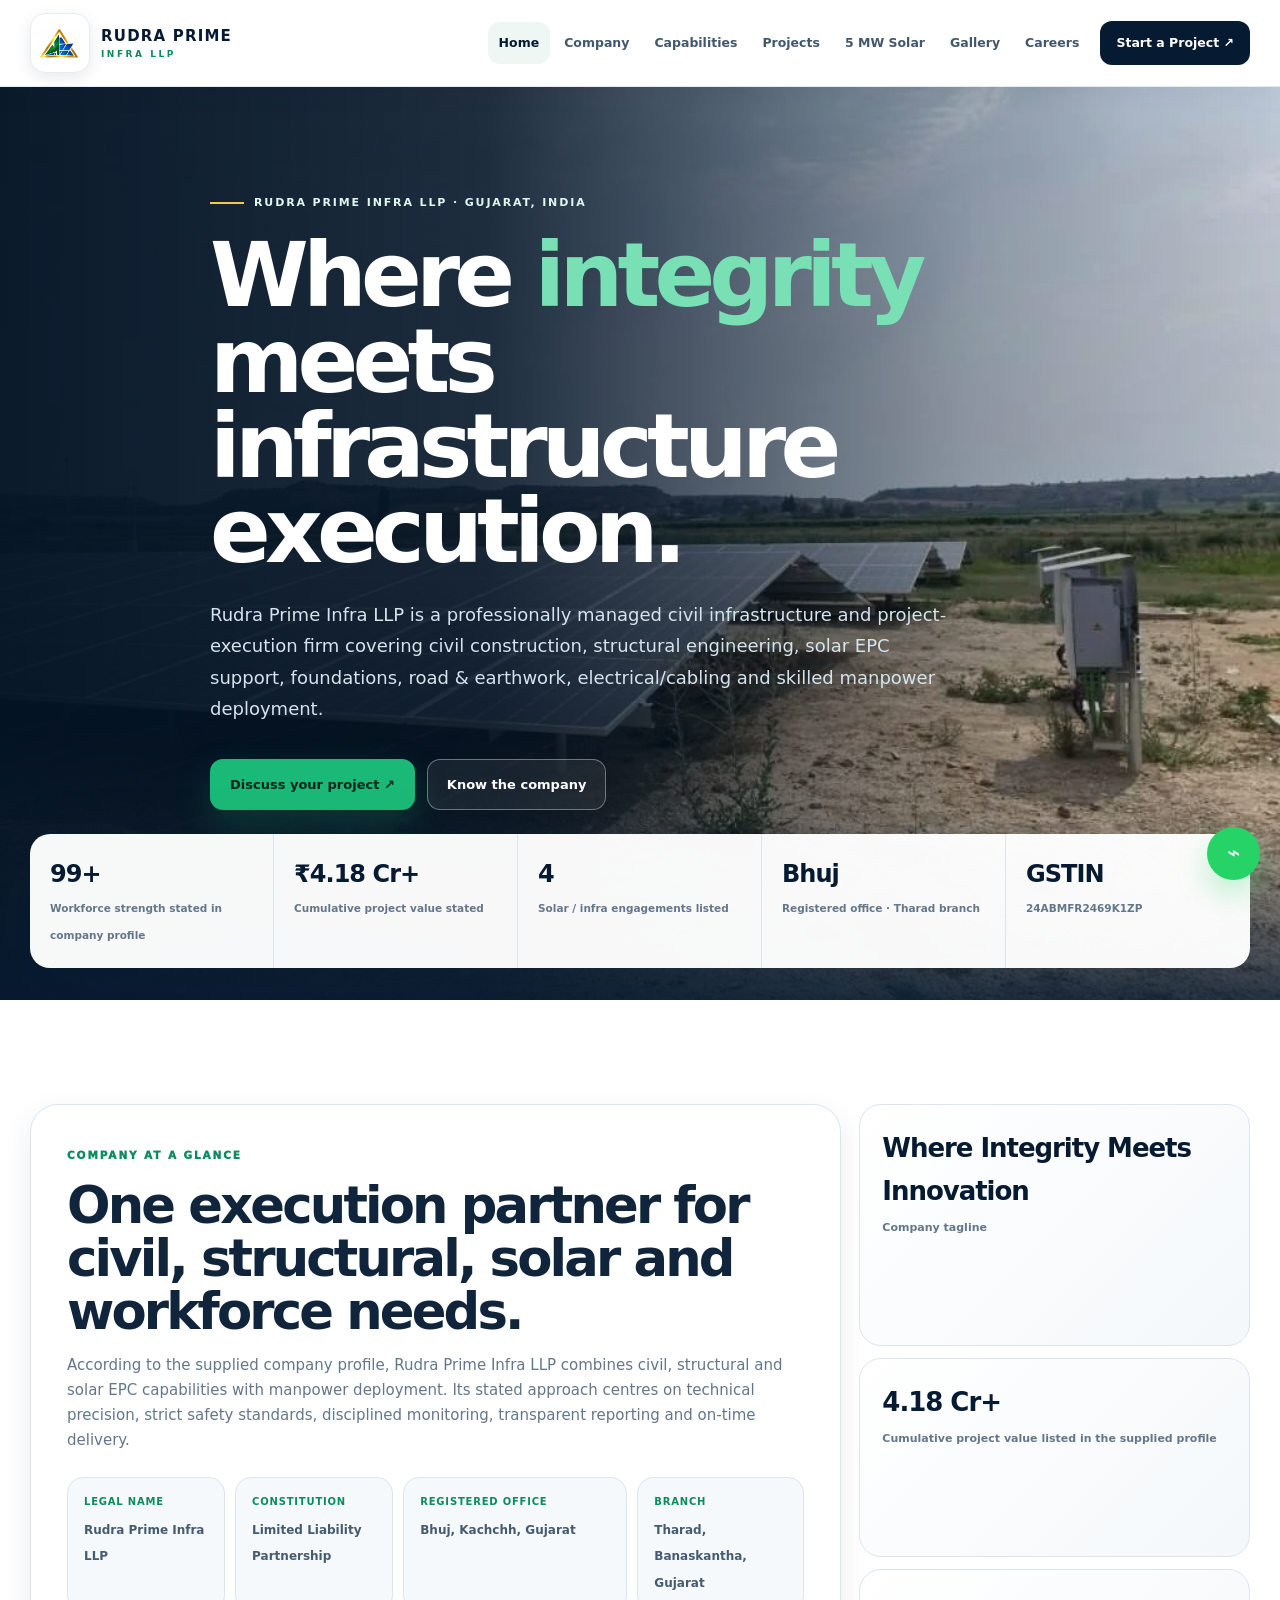
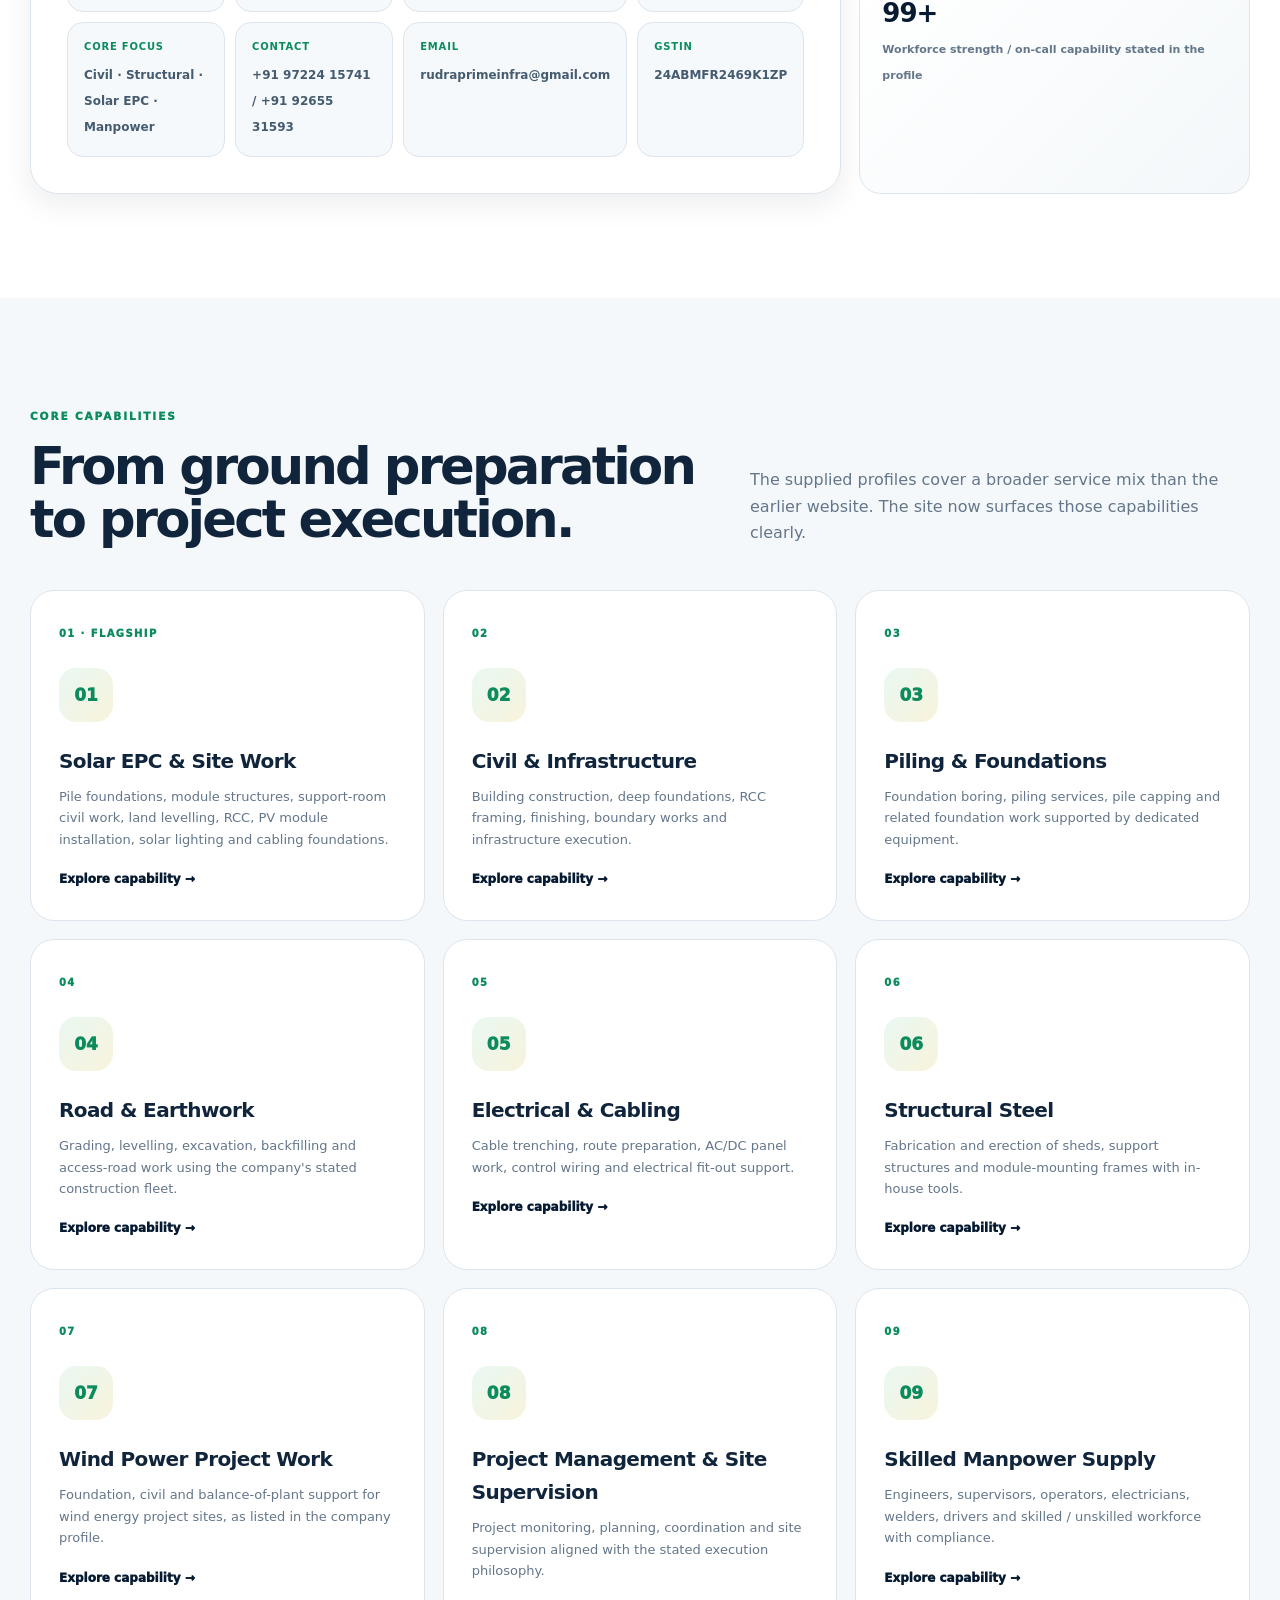
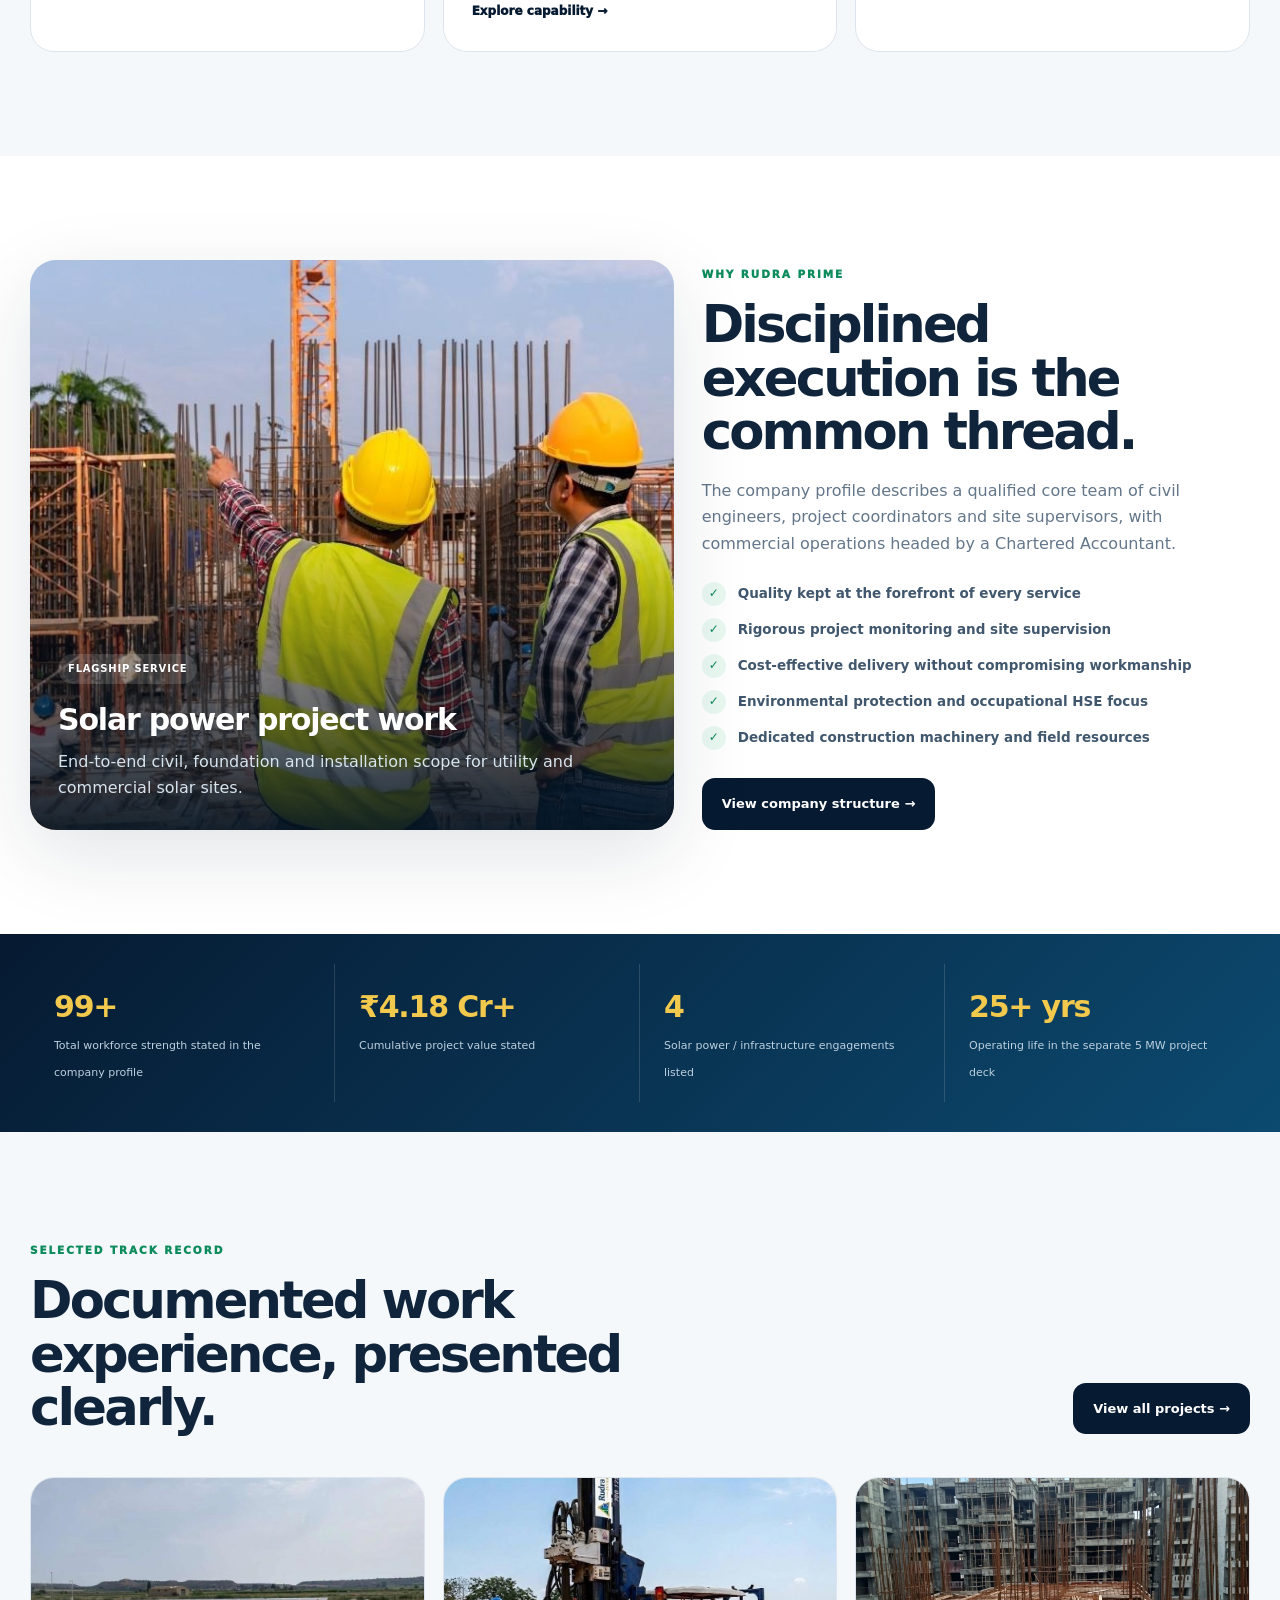
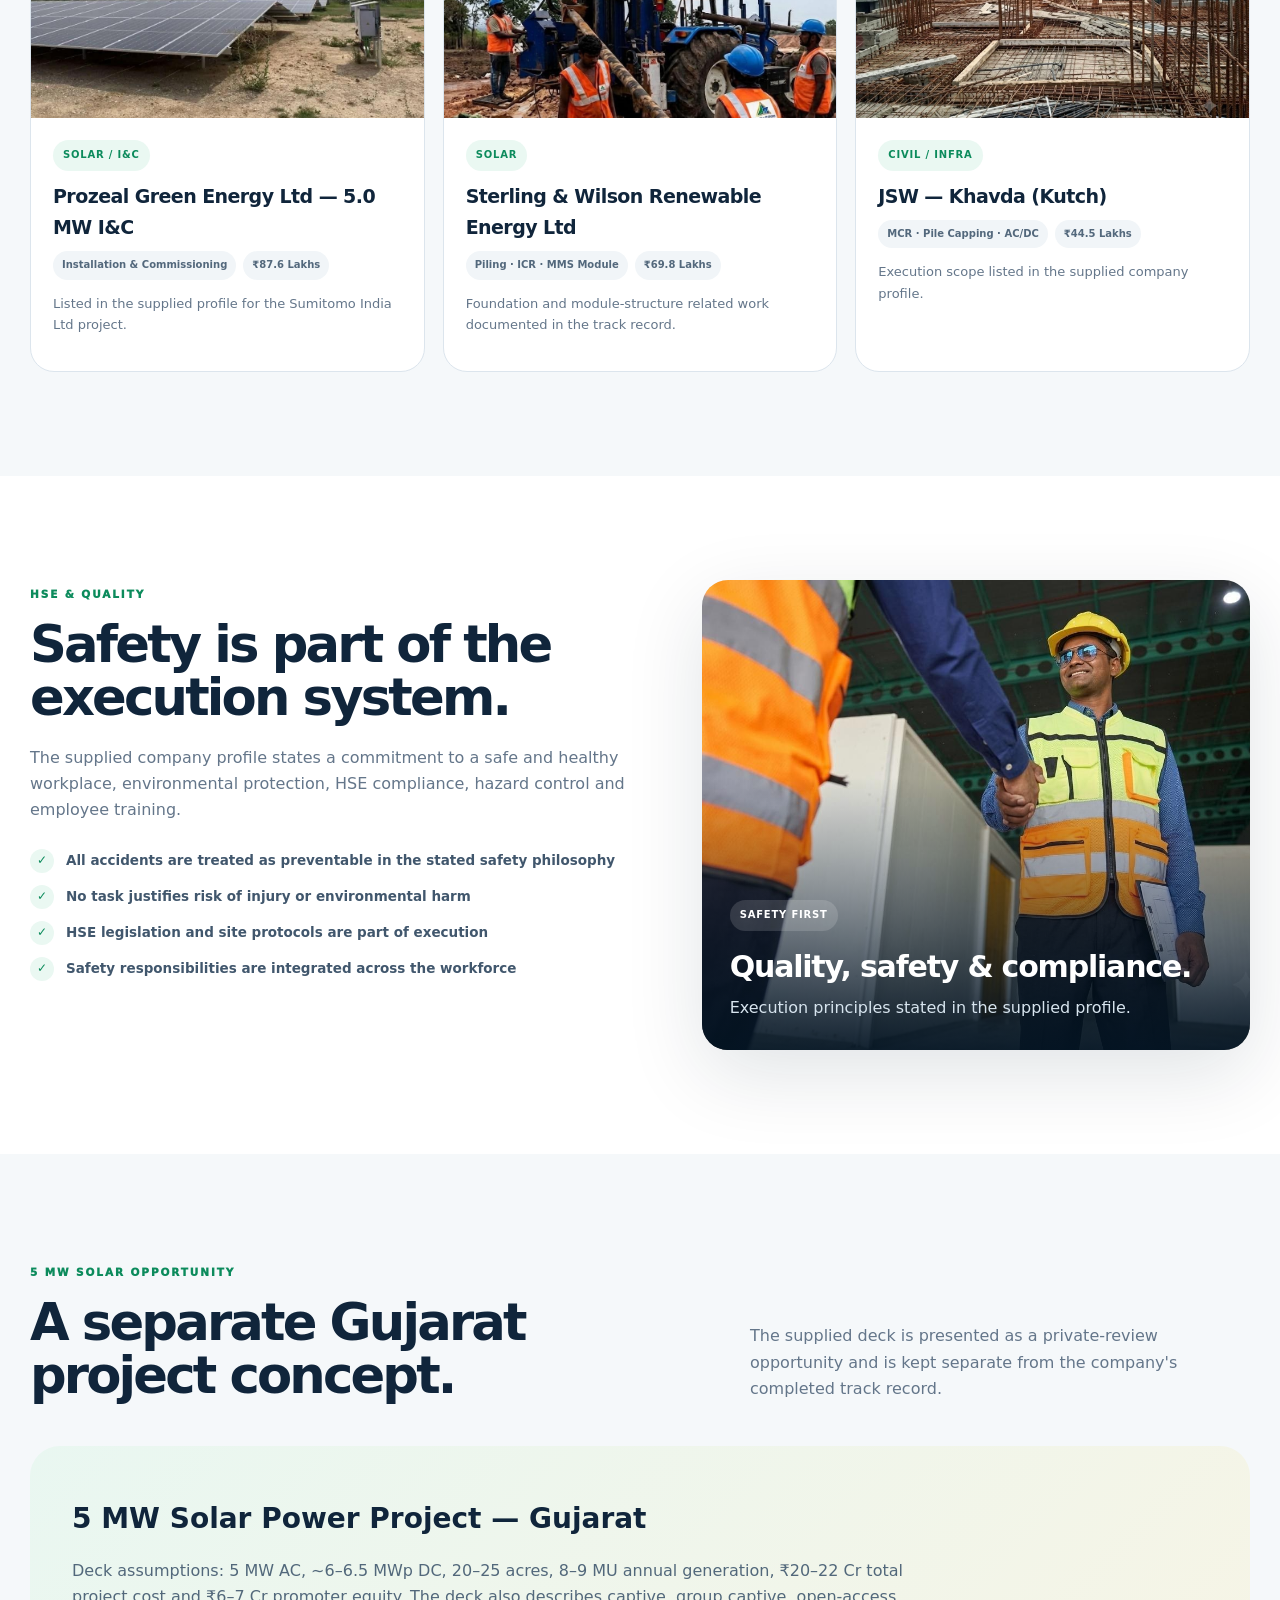
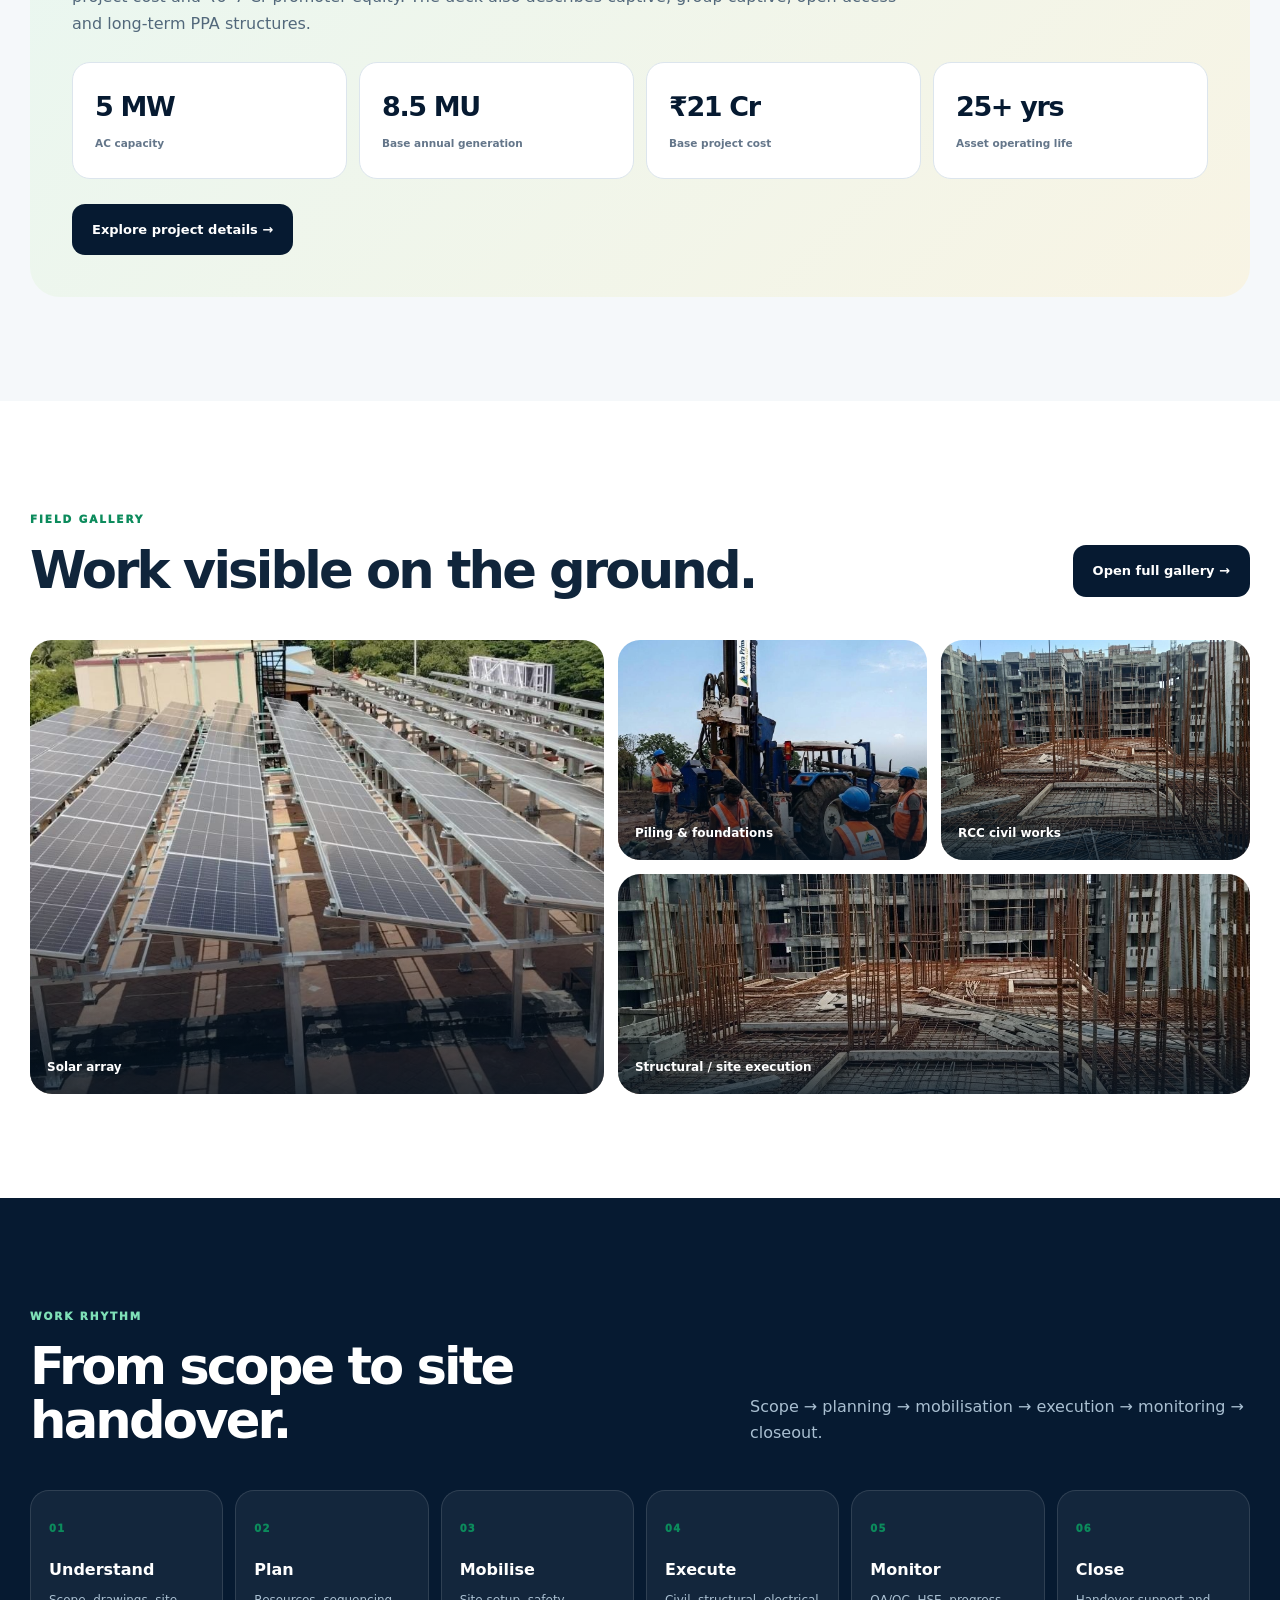
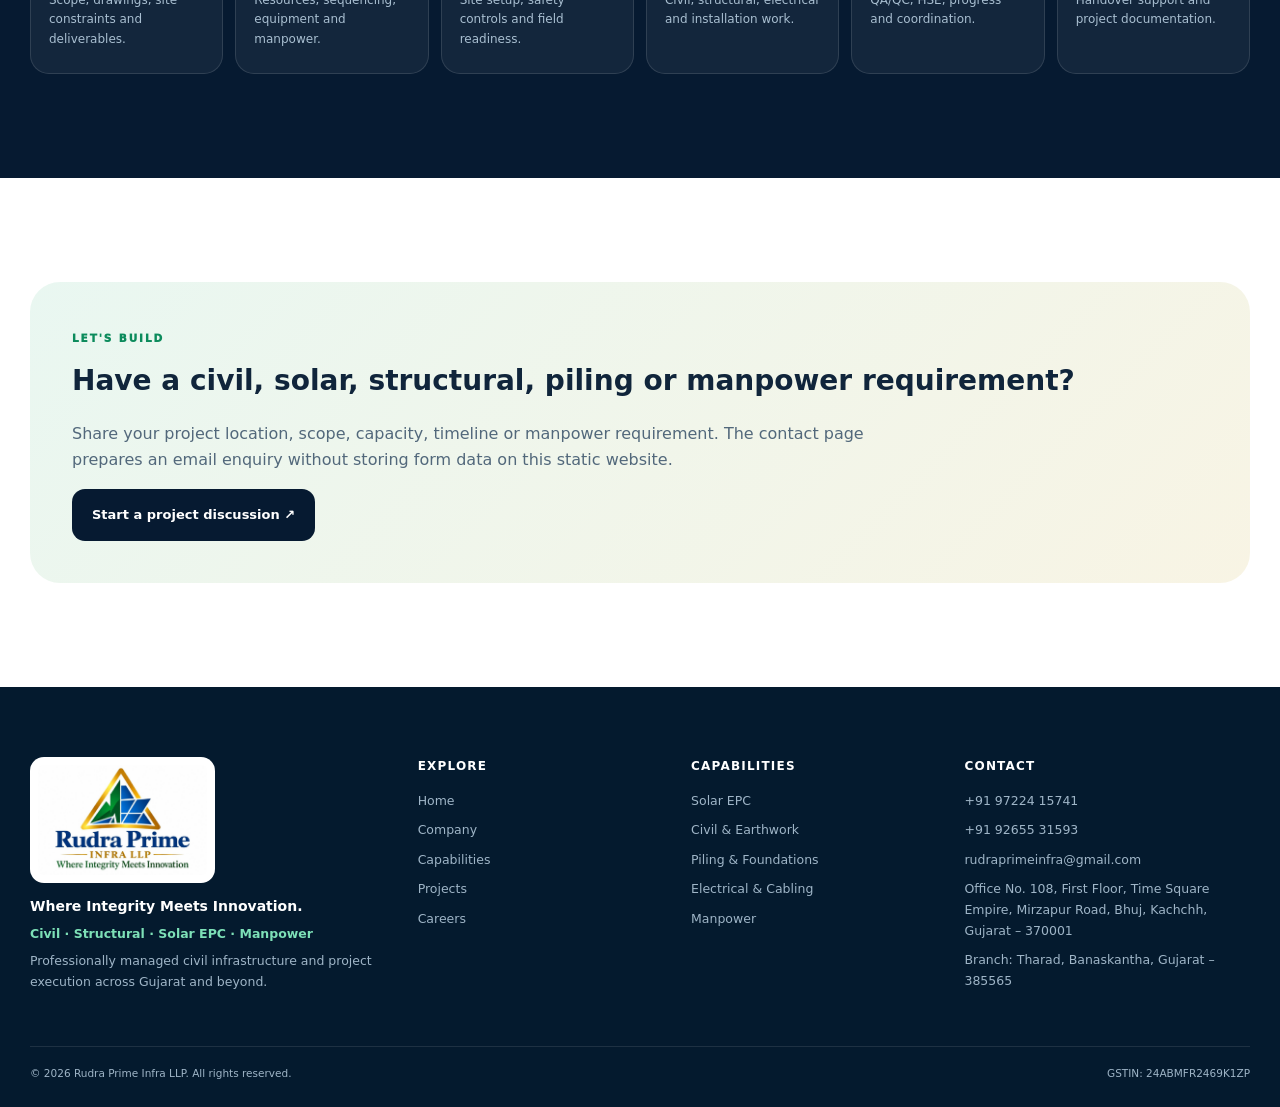
==== commit 4908a634: "Update website" ====
--- a/index.html
+++ b/index.html
@@ -1,145 +1,104 @@
 <!doctype html>
 <html lang="en">
 <head>
-<meta charset="utf-8">
-<meta name="viewport" content="width=device-width,initial-scale=1">
+<meta charset="utf-8"><meta name="viewport" content="width=device-width,initial-scale=1">
 <title>Rudra Prime Infra LLP | Civil, Structural & Solar EPC</title>
-<meta name="description" content="Rudra Prime Infra LLP — civil, structural, solar EPC, foundations, electrical/cabling, earthwork and manpower execution.">
-<meta name="theme-color" content="#061a31">
-<link rel="icon" href="assets/img/logo.jpg">
-<link rel="stylesheet" href="css/style.css">
-
+<meta name="description" content="Rudra Prime Infra LLP — civil construction, structural works, solar EPC support, piling, earthwork, electrical & cabling, manpower and project execution across Gujarat and beyond.">
+<meta name="theme-color" content="#061a31"><link rel="icon" href="assets/img/logo.jpg"><link rel="stylesheet" href="css/style.css">
 </head>
 <body data-page="home">
 <div id="site-header"></div>
 
 <section class="hero">
   <div class="container hero-content reveal">
-    <div class="kicker">Civil · Structural · Solar EPC · Manpower</div>
-    <h1>Infrastructure that moves <em>projects</em> forward.</h1>
-    <p>Rudra Prime Infra LLP brings civil construction, structural work, solar EPC support, foundations, electrical/cabling and site-ready manpower together under one execution partner.</p>
-    <div class="actions">
-      <a class="btn btn-primary" href="pages/contact.html">Start a project ↗</a>
-      <a class="btn btn-ghost" href="pages/projects.html">Explore track record</a>
+    <span class="kicker">Rudra Prime Infra LLP · Gujarat, India</span>
+    <h1>Where <em>integrity</em> meets infrastructure execution.</h1>
+    <p>Rudra Prime Infra LLP is a professionally managed civil infrastructure and project-execution firm covering civil construction, structural engineering, solar EPC support, foundations, road & earthwork, electrical/cabling and skilled manpower deployment.</p>
+    <div class="actions"><a class="btn btn-primary" href="pages/contact.html">Discuss your project ↗</a><a class="btn btn-ghost" href="pages/about.html">Know the company</a></div>
+  </div>
+  <div class="hero-panel"><div class="container hero-metrics">
+    <div class="metric"><strong>99+</strong><span>Workforce strength stated in company profile</span></div>
+    <div class="metric"><strong>₹4.18 Cr+</strong><span>Cumulative project value stated</span></div>
+    <div class="metric"><strong>4</strong><span>Solar / infra engagements listed</span></div>
+    <div class="metric"><strong>Bhuj</strong><span>Registered office · Tharad branch</span></div>
+    <div class="metric"><strong>GSTIN</strong><span>24ABMFR2469K1ZP</span></div>
+  </div></div>
+</section>
+
+<section class="section">
+  <div class="container company-overview">
+    <div class="overview-main reveal">
+      <span class="eyebrow">Company at a glance</span>
+      <h2>One execution partner for civil, structural, solar and workforce needs.</h2>
+      <p>According to the supplied company profile, Rudra Prime Infra LLP combines civil, structural and solar EPC capabilities with manpower deployment. Its stated approach centres on technical precision, strict safety standards, disciplined monitoring, transparent reporting and on-time delivery.</p>
+      <div class="identity-grid">
+        <div class="identity-item"><b>Legal name</b><span>Rudra Prime Infra LLP</span></div>
+        <div class="identity-item"><b>Constitution</b><span>Limited Liability Partnership</span></div>
+        <div class="identity-item"><b>Registered office</b><span>Bhuj, Kachchh, Gujarat</span></div>
+        <div class="identity-item"><b>Branch</b><span>Tharad, Banaskantha, Gujarat</span></div>
+        <div class="identity-item"><b>Core focus</b><span>Civil · Structural · Solar EPC · Manpower</span></div>
+        <div class="identity-item"><b>Contact</b><span>+91 97224 15741 / +91 92655 31593</span></div>
+        <div class="identity-item"><b>Email</b><span>rudraprimeinfra@gmail.com</span></div>
+        <div class="identity-item"><b>GSTIN</b><span>24ABMFR2469K1ZP</span></div>
+      </div>
     </div>
-  </div>
-  <div class="hero-panel">
-    <div class="container hero-metrics">
-      <div class="metric"><strong>99+</strong><span>Workforce strength</span></div>
-      <div class="metric"><strong>₹4.18 Cr+</strong><span>Cumulative project value in profile</span></div>
-      <div class="metric"><strong>4</strong><span>Documented solar / infra engagements</span></div>
-      <div class="metric"><strong>Gujarat</strong><span>Bhuj · Tharad · project sites</span></div>
-      <div class="metric"><strong>GSTIN</strong><span>24ABMFR2469K1ZP</span></div>
+    <div class="overview-side">
+      <div class="mini-card reveal"><strong>Where Integrity Meets Innovation</strong><span>Company tagline</span></div>
+      <div class="mini-card reveal"><strong>4.18 Cr+</strong><span>Cumulative project value listed in the supplied profile</span></div>
+      <div class="mini-card reveal"><strong>99+</strong><span>Workforce strength / on-call capability stated in the profile</span></div>
     </div>
   </div>
 </section>
 
-<section class="section">
-  <div class="container section-head reveal">
-    <div><span class="eyebrow">Core capabilities</span><h2>One team. Multiple site disciplines.</h2></div>
-    <p>Designed around practical execution: foundations, civil works, solar installation, electrical support, structural steel and manpower deployment.</p>
-  </div>
+<section class="section alt">
+  <div class="container section-head reveal"><div><span class="eyebrow">Core capabilities</span><h2>From ground preparation to project execution.</h2></div><p>The supplied profiles cover a broader service mix than the earlier website. The site now surfaces those capabilities clearly.</p></div>
   <div class="container grid-3">
-    <article class="service-card card reveal"><span class="service-no">01 / FLAGSHIP</span><div class="service-icon">☀</div><h3>Solar EPC & Site Works</h3><p>Solar site preparation, pile foundations, module structure installation, PV module work, support rooms, solar lighting and cabling-structure foundations.</p><a class="service-link" href="pages/services.html#solar">View capability →</a></article>
-    <article class="service-card card reveal"><span class="service-no">02</span><div class="service-icon">▦</div><h3>Civil & Infrastructure</h3><p>Deep foundations, RCC works, building and warehouse construction, boundary works and infrastructure execution.</p><a class="service-link" href="pages/services.html#civil">View capability →</a></article>
-    <article class="service-card card reveal"><span class="service-no">03</span><div class="service-icon">⌁</div><h3>Piling & Earthwork</h3><p>Foundation boring, pile-related work, grading, levelling, excavation, backfilling and access-road preparation.</p><a class="service-link" href="pages/services.html#piling">View capability →</a></article>
-    <article class="service-card card reveal"><span class="service-no">04</span><div class="service-icon">⚡</div><h3>Electrical & Cabling</h3><p>Cable trenching and route preparation, AC/DC panel work, control wiring and electrical fit-out support.</p><a class="service-link" href="pages/services.html#electrical">View capability →</a></article>
-    <article class="service-card card reveal"><span class="service-no">05</span><div class="service-icon">⌘</div><h3>Structural Steel</h3><p>Fabrication and erection of sheds, support structures and module-mounting frames with in-house welding and cutting equipment.</p><a class="service-link" href="pages/services.html#structural">View capability →</a></article>
-    <article class="service-card card reveal"><span class="service-no">06</span><div class="service-icon">◌</div><h3>Manpower Supply</h3><p>Engineers, supervisors, operators, electricians, welders, drivers and skilled / unskilled workforce with statutory compliance.</p><a class="service-link" href="pages/services.html#manpower">View capability →</a></article>
-  </div>
-</section>
-
-<section class="section alt">
-  <div class="container grid-2">
-    <div class="feature-photo reveal"><img src="assets/img/solar-worker.jpg" alt="Solar site execution team"><div class="feature-caption"><span class="pill dark">Flagship service</span><h3>Solar power project work</h3><p>End-to-end civil, foundation and installation scope for utility and commercial solar sites.</p></div></div>
-    <div class="reveal">
-      <span class="eyebrow">Why Rudra Prime</span>
-      <h2>Built around disciplined site execution.</h2>
-      <p style="color:var(--muted);margin-top:20px">The supplied company profile describes a professionally managed project-execution firm combining civil, structural, solar EPC support and skilled manpower deployment across Gujarat and beyond.</p>
-      <div class="check-list">
-        <div class="check"><b>✓</b><span>Qualified engineers, coordinators and site supervisors</span></div>
-        <div class="check"><b>✓</b><span>Quality, safety and compliance integrated into execution</span></div>
-        <div class="check"><b>✓</b><span>Dedicated construction machinery and tools</span></div>
-        <div class="check"><b>✓</b><span>99+ workforce strength stated in the company profile</span></div>
-        <div class="check"><b>✓</b><span>Transparent reporting and commercial discipline</span></div>
-      </div>
-      <a class="btn btn-dark" style="margin-top:28px" href="pages/about.html">Discover the company →</a>
-    </div>
+    <article class="service-card card reveal"><span class="service-no">01 · FLAGSHIP</span><div class="service-icon">01</div><h3>Solar EPC & Site Work</h3><p>Pile foundations, module structures, support-room civil work, land levelling, RCC, PV module installation, solar lighting and cabling foundations.</p><a class="service-link" href="pages/services.html#solar">Explore capability →</a></article>
+    <article class="service-card card reveal"><span class="service-no">02</span><div class="service-icon">02</div><h3>Civil & Infrastructure</h3><p>Building construction, deep foundations, RCC framing, finishing, boundary works and infrastructure execution.</p><a class="service-link" href="pages/services.html#civil">Explore capability →</a></article>
+    <article class="service-card card reveal"><span class="service-no">03</span><div class="service-icon">03</div><h3>Piling & Foundations</h3><p>Foundation boring, piling services, pile capping and related foundation work supported by dedicated equipment.</p><a class="service-link" href="pages/services.html#piling">Explore capability →</a></article>
+    <article class="service-card card reveal"><span class="service-no">04</span><div class="service-icon">04</div><h3>Road & Earthwork</h3><p>Grading, levelling, excavation, backfilling and access-road work using the company's stated construction fleet.</p><a class="service-link" href="pages/services.html#earthwork">Explore capability →</a></article>
+    <article class="service-card card reveal"><span class="service-no">05</span><div class="service-icon">05</div><h3>Electrical & Cabling</h3><p>Cable trenching, route preparation, AC/DC panel work, control wiring and electrical fit-out support.</p><a class="service-link" href="pages/services.html#electrical">Explore capability →</a></article>
+    <article class="service-card card reveal"><span class="service-no">06</span><div class="service-icon">06</div><h3>Structural Steel</h3><p>Fabrication and erection of sheds, support structures and module-mounting frames with in-house tools.</p><a class="service-link" href="pages/services.html#structural">Explore capability →</a></article>
+    <article class="service-card card reveal"><span class="service-no">07</span><div class="service-icon">07</div><h3>Wind Power Project Work</h3><p>Foundation, civil and balance-of-plant support for wind energy project sites, as listed in the company profile.</p><a class="service-link" href="pages/services.html#extended">Explore capability →</a></article>
+    <article class="service-card card reveal"><span class="service-no">08</span><div class="service-icon">08</div><h3>Project Management & Site Supervision</h3><p>Project monitoring, planning, coordination and site supervision aligned with the stated execution philosophy.</p><a class="service-link" href="pages/services.html#management">Explore capability →</a></article>
+    <article class="service-card card reveal"><span class="service-no">09</span><div class="service-icon">09</div><h3>Skilled Manpower Supply</h3><p>Engineers, supervisors, operators, electricians, welders, drivers and skilled / unskilled workforce with compliance.</p><a class="service-link" href="pages/services.html#manpower">Explore capability →</a></article>
   </div>
 </section>
 
 <section class="section">
-  <div class="container section-head reveal">
-    <div><span class="eyebrow">Visual proof</span><h2>Field work, not just plans.</h2></div>
-    <a class="btn btn-dark" href="pages/gallery.html">Open project gallery →</a>
-  </div>
-  <div class="container bento reveal">
-    <a class="bento-item" href="pages/gallery.html"><img src="assets/img/solar-array.jpg" alt="Solar array"><span>Solar array installation</span></a>
-    <a class="bento-item" href="pages/gallery.html"><img src="assets/img/piling.jpg" alt="Piling work"><span>Piling & foundations</span></a>
-    <a class="bento-item" href="pages/gallery.html"><img src="assets/img/civil-pour.jpg" alt="Civil foundation pour"><span>RCC civil works</span></a>
-    <a class="bento-item" href="pages/gallery.html"><img src="assets/img/steel-frame.jpg" alt="Structural steel frame"><span>Structural steel erection</span></a>
+  <div class="container grid-2">
+    <div class="feature-photo reveal"><img src="assets/img/solar-worker.jpg" alt="Solar site execution team"><div class="feature-caption"><span class="pill dark">Flagship service</span><h3>Solar power project work</h3><p>End-to-end civil, foundation and installation scope for utility and commercial solar sites.</p></div></div>
+    <div class="reveal"><span class="eyebrow">Why Rudra Prime</span><h2>Disciplined execution is the common thread.</h2><p style="color:var(--muted);margin-top:20px">The company profile describes a qualified core team of civil engineers, project coordinators and site supervisors, with commercial operations headed by a Chartered Accountant.</p><div class="check-list">
+      <div class="check"><b>✓</b><span>Quality kept at the forefront of every service</span></div><div class="check"><b>✓</b><span>Rigorous project monitoring and site supervision</span></div><div class="check"><b>✓</b><span>Cost-effective delivery without compromising workmanship</span></div><div class="check"><b>✓</b><span>Environmental protection and occupational HSE focus</span></div><div class="check"><b>✓</b><span>Dedicated construction machinery and field resources</span></div>
+    </div><a class="btn btn-dark" style="margin-top:28px" href="pages/about.html">View company structure →</a></div>
   </div>
 </section>
 
-<section class="stat-strip">
-  <div class="container stat-grid">
-    <div class="stat"><strong>₹4.18 Cr+</strong><span>Cumulative project value stated in company profile</span></div>
-    <div class="stat"><strong>99+</strong><span>Workforce strength / on-call capability</span></div>
-    <div class="stat"><strong>4</strong><span>Track-record engagements listed in supplied profile</span></div>
-    <div class="stat"><strong>25+ yrs</strong><span>Operating life stated for the separate 5 MW project concept</span></div>
+<section class="stat-strip"><div class="container stat-grid"><div class="stat"><strong>99+</strong><span>Total workforce strength stated in the company profile</span></div><div class="stat"><strong>₹4.18 Cr+</strong><span>Cumulative project value stated</span></div><div class="stat"><strong>4</strong><span>Solar power / infrastructure engagements listed</span></div><div class="stat"><strong>25+ yrs</strong><span>Operating life in the separate 5 MW project deck</span></div></div></section>
+
+<section class="section alt">
+  <div class="container section-head reveal"><div><span class="eyebrow">Selected track record</span><h2>Documented work experience, presented clearly.</h2></div><a class="btn btn-dark" href="pages/projects.html">View all projects →</a></div>
+  <div class="container grid-3">
+    <article class="project-card card reveal"><img src="assets/img/solar-install.jpg" alt="Solar installation"><div class="project-body"><span class="pill">Solar / I&C</span><h3>Prozeal Green Energy Ltd — 5.0 MW I&C</h3><div class="meta"><span>Installation & Commissioning</span><span>₹87.6 Lakhs</span></div><p>Listed in the supplied profile for the Sumitomo India Ltd project.</p></div></article>
+    <article class="project-card card reveal"><img src="assets/img/piling.jpg" alt="Piling work"><div class="project-body"><span class="pill">Solar</span><h3>Sterling & Wilson Renewable Energy Ltd</h3><div class="meta"><span>Piling · ICR · MMS Module</span><span>₹69.8 Lakhs</span></div><p>Foundation and module-structure related work documented in the track record.</p></div></article>
+    <article class="project-card card reveal"><img src="assets/img/civil-pour.jpg" alt="Civil foundation work"><div class="project-body"><span class="pill">Civil / Infra</span><h3>JSW — Khavda (Kutch)</h3><div class="meta"><span>MCR · Pile Capping · AC/DC</span><span>₹44.5 Lakhs</span></div><p>Execution scope listed in the supplied company profile.</p></div></article>
   </div>
 </section>
 
 <section class="section">
-  <div class="container section-head reveal">
-    <div><span class="eyebrow">How we execute</span><h2>A simple, visible project rhythm.</h2></div>
-    <p>Scope → planning → mobilisation → execution → monitoring → closeout.</p>
-  </div>
-  <div class="container process">
-    <div class="step reveal"><span class="step-no">01</span><h3>Understand</h3><p>Scope, drawings, site constraints and deliverables.</p></div>
-    <div class="step reveal"><span class="step-no">02</span><h3>Plan</h3><p>Resources, sequencing, equipment and manpower.</p></div>
-    <div class="step reveal"><span class="step-no">03</span><h3>Mobilise</h3><p>Site setup, safety controls and field readiness.</p></div>
-    <div class="step reveal"><span class="step-no">04</span><h3>Execute</h3><p>Civil, structural, electrical and installation work.</p></div>
-    <div class="step reveal"><span class="step-no">05</span><h3>Monitor</h3><p>QA/QC, HSE, progress and coordination.</p></div>
-    <div class="step reveal"><span class="step-no">06</span><h3>Close</h3><p>Handover support and project documentation.</p></div>
+  <div class="container grid-2">
+    <div class="reveal"><span class="eyebrow">HSE & quality</span><h2>Safety is part of the execution system.</h2><p style="color:var(--muted);margin-top:20px">The supplied company profile states a commitment to a safe and healthy workplace, environmental protection, HSE compliance, hazard control and employee training.</p><div class="check-list"><div class="check"><b>✓</b><span>All accidents are treated as preventable in the stated safety philosophy</span></div><div class="check"><b>✓</b><span>No task justifies risk of injury or environmental harm</span></div><div class="check"><b>✓</b><span>HSE legislation and site protocols are part of execution</span></div><div class="check"><b>✓</b><span>Safety responsibilities are integrated across the workforce</span></div></div></div>
+    <div class="feature-photo reveal"><img src="assets/img/safety-team.jpg" alt="Safety and site team"><div class="feature-caption"><span class="pill dark">Safety first</span><h3>Quality, safety & compliance.</h3><p>Execution principles stated in the supplied profile.</p></div></div>
   </div>
 </section>
 
-<section class="section alt">
-  <div class="container callout reveal">
-    <span class="eyebrow">Separate project opportunity</span>
-    <h3>5 MW Solar Power Project — Gujarat</h3>
-    <p>The supplied project deck presents a private-review 5 MW AC solar asset concept: 6–6.5 MWp DC, 20–25 acres, 8–9 MU annual generation, ₹20–22 Cr total project cost and ₹6–7 Cr promoter equity. These figures are presented as project-deck assumptions, not as a completed Rudra Prime plant.</p>
-    <div class="kpis">
-      <div class="kpi"><strong>5 MW</strong><span>AC capacity</span></div>
-      <div class="kpi"><strong>8.5 MU</strong><span>Base annual generation</span></div>
-      <div class="kpi"><strong>₹21 Cr</strong><span>Base project cost</span></div>
-      <div class="kpi"><strong>25+ yrs</strong><span>Asset operating life</span></div>
-    </div>
-    <a class="btn btn-dark" href="pages/solar.html">Explore the 5 MW case →</a>
-  </div>
-</section>
+<section class="section alt"><div class="container section-head reveal"><div><span class="eyebrow">5 MW solar opportunity</span><h2>A separate Gujarat project concept.</h2></div><p>The supplied deck is presented as a private-review opportunity and is kept separate from the company's completed track record.</p></div><div class="container callout reveal"><h3>5 MW Solar Power Project — Gujarat</h3><p>Deck assumptions: 5 MW AC, ~6–6.5 MWp DC, 20–25 acres, 8–9 MU annual generation, ₹20–22 Cr total project cost and ₹6–7 Cr promoter equity. The deck also describes captive, group captive, open-access and long-term PPA structures.</p><div class="kpis"><div class="kpi"><strong>5 MW</strong><span>AC capacity</span></div><div class="kpi"><strong>8.5 MU</strong><span>Base annual generation</span></div><div class="kpi"><strong>₹21 Cr</strong><span>Base project cost</span></div><div class="kpi"><strong>25+ yrs</strong><span>Asset operating life</span></div></div><a class="btn btn-dark" href="pages/solar.html">Explore project details →</a></div></section>
 
-<section class="section dark">
-  <div class="container section-head reveal">
-    <div><span class="eyebrow">Work experience</span><h2>Selected engagements from the supplied company profile.</h2></div>
-    <a class="btn btn-ghost" href="pages/projects.html">View all →</a>
-  </div>
-  <div class="container grid-3">
-    <article class="project-card card reveal"><img src="assets/img/solar-install.jpg" alt="Solar installation"><div class="project-body"><span class="pill">Renewable</span><h3>Prozeal Green Energy Ltd</h3><div class="meta"><span>5.0 MW I&C</span><span>₹87.6 Lakhs</span></div><p>Installation & commissioning for the 5.0 MW project listed in the profile.</p></div></article>
-    <article class="project-card card reveal"><img src="assets/img/piling.jpg" alt="Piling"><div class="project-body"><span class="pill">Solar foundations</span><h3>Sterling & Wilson Renewable Energy Ltd</h3><div class="meta"><span>Piling · ICR · MMS</span><span>₹69.8 Lakhs</span></div><p>Foundation and module-related work documented in the track record.</p></div></article>
-    <article class="project-card card reveal"><img src="assets/img/civil-pour.jpg" alt="Civil works"><div class="project-body"><span class="pill">Infrastructure</span><h3>JSW — Khavda, Kutch</h3><div class="meta"><span>MCR · Pile Capping · AC/DC</span><span>₹44.5 Lakhs</span></div><p>Execution scope listed in the supplied company profile.</p></div></article>
-  </div>
-</section>
+<section class="section"><div class="container section-head reveal"><div><span class="eyebrow">Field gallery</span><h2>Work visible on the ground.</h2></div><a class="btn btn-dark" href="pages/gallery.html">Open full gallery →</a></div><div class="container bento reveal"><a class="bento-item" href="pages/gallery.html"><img src="assets/img/solar-array.jpg" alt="Solar array"><span>Solar array</span></a><a class="bento-item" href="pages/gallery.html"><img src="assets/img/piling.jpg" alt="Piling work"><span>Piling & foundations</span></a><a class="bento-item" href="pages/gallery.html"><img src="assets/img/civil-pour.jpg" alt="RCC civil work"><span>RCC civil works</span></a><a class="bento-item" href="pages/gallery.html"><img src="assets/img/steel-frame.jpg" alt="Structural work"><span>Structural / site execution</span></a></div></section>
 
-<section class="section">
-  <div class="container section-head reveal">
-    <div><span class="eyebrow">Ready when you are</span><h2>Bring the site problem. Let's plan the execution.</h2></div>
-    <a class="btn btn-primary" href="pages/contact.html">Talk to Rudra Prime ↗</a>
-  </div>
-</section>
+<section class="section dark"><div class="container section-head reveal"><div><span class="eyebrow">Work rhythm</span><h2>From scope to site handover.</h2></div><p>Scope → planning → mobilisation → execution → monitoring → closeout.</p></div><div class="container process"><div class="step reveal"><span class="step-no">01</span><h3>Understand</h3><p>Scope, drawings, site constraints and deliverables.</p></div><div class="step reveal"><span class="step-no">02</span><h3>Plan</h3><p>Resources, sequencing, equipment and manpower.</p></div><div class="step reveal"><span class="step-no">03</span><h3>Mobilise</h3><p>Site setup, safety controls and field readiness.</p></div><div class="step reveal"><span class="step-no">04</span><h3>Execute</h3><p>Civil, structural, electrical and installation work.</p></div><div class="step reveal"><span class="step-no">05</span><h3>Monitor</h3><p>QA/QC, HSE, progress and coordination.</p></div><div class="step reveal"><span class="step-no">06</span><h3>Close</h3><p>Handover support and project documentation.</p></div></div></section>
 
-<div id="site-footer"></div>
-<script src="js/components.js"></script>
-</body>
-</html>+<section class="section"><div class="container callout reveal"><span class="eyebrow">Let's build</span><h3>Have a civil, solar, structural, piling or manpower requirement?</h3><p>Share your project location, scope, capacity, timeline or manpower requirement. The contact page prepares an email enquiry without storing form data on this static website.</p><a class="btn btn-dark" href="pages/contact.html">Start a project discussion ↗</a></div></section>
+
+<div id="site-footer"></div><script src="js/components.js"></script>
+</body></html>
--- a/css/style.css
+++ b/css/style.css
@@ -1,276 +1,35 @@
-
 :root{
-  --navy:#061a31;
-  --navy2:#0b2d4e;
-  --blue:#0d4c78;
-  --green:#0c8b5c;
-  --green2:#19b879;
-  --gold:#d9a52b;
-  --gold2:#f3c94f;
-  --ink:#10253b;
-  --muted:#64768a;
-  --paper:#f6f8fb;
-  --line:#dce5ed;
-  --white:#fff;
-  --shadow:0 22px 70px rgba(7,29,51,.12);
-  --radius:24px;
-  --container:1200px;
+  --navy:#061a31;--navy2:#0b2d4e;--blue:#14577f;--green:#0c8b5c;--green2:#1bb978;--gold:#d6a126;--gold2:#f2c94c;
+  --ink:#10253b;--muted:#64768a;--paper:#f5f8fa;--line:#dce5ed;--white:#fff;
+  --shadow:0 24px 80px rgba(7,29,51,.12);--shadow-sm:0 10px 30px rgba(7,29,51,.08);--radius:24px;--container:1220px
 }
-*{box-sizing:border-box}
-html{scroll-behavior:smooth}
-body{margin:0;font-family:Inter,ui-sans-serif,system-ui,-apple-system,"Segoe UI",Arial,sans-serif;color:var(--ink);background:#fff;line-height:1.65}
-body.menu-open{overflow:hidden}
-a{text-decoration:none;color:inherit}
-img{max-width:100%;display:block}
-button,input,textarea,select{font:inherit}
-.container{width:min(var(--container),calc(100% - 40px));margin:auto}
-.topline{background:#041525;color:#b8cada;font-size:12px}
-.topline-inner{min-height:30px;display:flex;align-items:center;justify-content:flex-end;gap:12px}
-.topline a:hover{color:#fff}
-.topline-dot{width:3px;height:3px;border-radius:50%;background:#5d7b94}
-.site-header{position:relative;z-index:1200}.nav-wrap{position:fixed;top:0;left:0;right:0;z-index:1200;background:rgba(255,255,255,.96);backdrop-filter:blur(18px);border-bottom:1px solid rgba(220,229,237,.85);box-shadow:0 8px 28px rgba(6,26,49,.06)}body{padding-top:82px}
-.nav{height:82px;display:flex;align-items:center;justify-content:space-between;gap:24px}
-.brand{display:flex;align-items:center;gap:10px;min-width:max-content}
-.brand img,.brand .brand-mark{width:54px;height:54px;object-fit:contain;border-radius:13px;background:#fff;box-shadow:0 4px 14px rgba(6,26,49,.10);border:1px solid #e6edf2;padding:3px}
-.brand b{display:block;letter-spacing:.08em;font-size:15px;color:var(--navy)}
-.brand small{display:block;font-size:9px;letter-spacing:.28em;color:var(--green);font-weight:800;margin-top:-2px}
-.nav-links{display:flex;align-items:center;gap:5px}
-.nav-links a{padding:11px 13px;font-size:13px;font-weight:800;color:#42576d;border-radius:12px;transition:.2s}
-.nav-links a:hover,.nav-links a.active{color:var(--navy);background:#eef7f3}
-.nav-links .nav-cta{color:#fff;background:var(--navy);padding:12px 17px;margin-left:6px}
-.nav-links .nav-cta:hover{background:var(--green)}
-.menu-toggle{display:none;border:0;background:transparent;width:44px;height:44px;border-radius:12px}
-.menu-toggle span{display:block;width:23px;height:2px;background:var(--navy);margin:5px auto}
-.hero{position:relative;min-height:760px;display:flex;align-items:center;overflow:hidden;background:#061a31}
-.hero::before{content:"";position:absolute;inset:0;background:
-linear-gradient(90deg,rgba(4,20,37,.96) 0%,rgba(4,20,37,.82) 37%,rgba(4,20,37,.25) 75%,rgba(4,20,37,.05) 100%),
-url("../assets/img/solar-field.jpg") center/cover no-repeat}
-.hero::after{content:"";position:absolute;inset:auto 0 0;height:170px;background:linear-gradient(transparent,#061a31);opacity:.75}
-.hero-content{position:relative;z-index:2;color:#fff;padding:95px 0 185px;max-width:820px}
-.kicker{display:inline-flex;align-items:center;gap:9px;color:#dff7ec;text-transform:uppercase;letter-spacing:.18em;font-size:11px;font-weight:900}
-.kicker::before{content:"";width:34px;height:2px;background:var(--gold2)}
-.hero h1{font-size:clamp(3.1rem,7vw,6.6rem);line-height:.96;letter-spacing:-.065em;margin:22px 0 25px;color:#fff;max-width:850px}
-.hero h1 em{font-style:normal;color:#7ee0b7}
-.hero p{font-size:18px;line-height:1.75;color:#d5e3ee;max-width:700px}
-.actions{display:flex;flex-wrap:wrap;gap:12px;margin-top:34px}
-.btn{display:inline-flex;align-items:center;justify-content:center;gap:9px;padding:14px 19px;border-radius:13px;font-weight:900;font-size:13px;border:1px solid transparent;transition:.22s;cursor:pointer}
-.btn-primary{background:var(--green2);color:#042419;box-shadow:0 14px 35px rgba(25,184,121,.22)}
-.btn-primary:hover{transform:translateY(-2px);background:#38ce93}
-.btn-ghost{border-color:rgba(255,255,255,.35);color:#fff;background:rgba(255,255,255,.07)}
-.btn-ghost:hover{background:#fff;color:var(--navy)}
-.btn-dark{background:var(--navy);color:#fff}
-.btn-dark:hover{background:var(--green)}
-.hero-panel{position:absolute;z-index:3;bottom:32px;left:0;right:0}
-.hero-metrics{display:grid;grid-template-columns:repeat(5,1fr);background:rgba(255,255,255,.96);border-radius:20px;box-shadow:var(--shadow);overflow:hidden}
-.metric{padding:22px 23px;border-right:1px solid var(--line)}
-.metric:last-child{border-right:0}
-.metric strong{display:block;color:var(--navy);font-size:25px;letter-spacing:-.04em}
-.metric span{font-size:11px;color:var(--muted);font-weight:700}
-.section{padding:105px 0}
-.section.alt{background:var(--paper)}
-.section.dark{background:var(--navy);color:#fff}
-.section-head{display:flex;align-items:end;justify-content:space-between;gap:35px;margin-bottom:45px}
-.eyebrow{font-size:11px;text-transform:uppercase;letter-spacing:.18em;color:var(--green);font-weight:900}
-.section h2{font-size:clamp(2.2rem,4vw,4.2rem);line-height:1.05;letter-spacing:-.055em;margin:13px 0 0;max-width:720px}
-.section-head p{max-width:480px;color:var(--muted);margin:0}
-.grid-3{display:grid;grid-template-columns:repeat(3,1fr);gap:18px}
-.grid-2{display:grid;grid-template-columns:1.1fr .9fr;gap:28px;align-items:stretch}
-.grid-4{display:grid;grid-template-columns:repeat(4,1fr);gap:16px}
-.card{background:#fff;border:1px solid var(--line);border-radius:var(--radius);overflow:hidden}
-.service-card{padding:28px;min-height:300px;position:relative;transition:.25s}
-.service-card:hover{transform:translateY(-6px);box-shadow:var(--shadow);border-color:#bde5d4}
-.service-no{font-size:11px;font-weight:900;color:#91a1b1;letter-spacing:.15em}
-.service-icon{width:58px;height:58px;border-radius:17px;display:grid;place-items:center;background:#e8f7f0;color:var(--green);font-size:25px;margin:24px 0}
-.service-card h3{font-size:22px;letter-spacing:-.03em;margin:0 0 10px}
-.service-card p{color:var(--muted);font-size:14px;margin:0}
-.service-link{display:inline-flex;margin-top:22px;color:var(--green);font-size:12px;font-weight:900}
-.feature-photo{height:100%;min-height:510px;border-radius:30px;overflow:hidden;position:relative}
-.feature-photo img{width:100%;height:100%;object-fit:cover}
-.feature-photo::after{content:"";position:absolute;inset:45% 0 0;background:linear-gradient(transparent,rgba(3,20,35,.9))}
-.feature-caption{position:absolute;z-index:2;bottom:28px;left:28px;right:28px;color:#fff}
-.feature-caption h3{font-size:30px;letter-spacing:-.04em;margin:12px 0 4px}
-.feature-caption p{color:#d7e4ee;margin:0}
-.pill{display:inline-flex;align-items:center;padding:7px 10px;border-radius:999px;background:#eaf8f2;color:var(--green);font-size:10px;font-weight:900;text-transform:uppercase;letter-spacing:.08em}
-.pill.dark{background:rgba(255,255,255,.13);color:#fff}
-.check-list{display:grid;gap:13px;margin:25px 0 0}
-.check{display:flex;gap:12px;align-items:flex-start}
-.check b{width:24px;height:24px;flex:0 0 24px;border-radius:50%;background:#eaf8f2;color:var(--green);display:grid;place-items:center;font-size:12px}
-.check span{font-size:14px;color:#41576d;font-weight:700}
-.bento{display:grid;grid-template-columns:1.3fr .7fr .7fr;grid-auto-rows:220px;gap:14px}
-.bento-item{position:relative;overflow:hidden;border-radius:22px}
-.bento-item:first-child{grid-row:span 2}
-.bento-item:nth-child(4){grid-column:span 2}
-.bento-item img{width:100%;height:100%;object-fit:cover;transition:.4s}
-.bento-item:hover img{transform:scale(1.05)}
-.bento-item::after{content:"";position:absolute;inset:45% 0 0;background:linear-gradient(transparent,rgba(3,20,35,.8))}
-.bento-item span{position:absolute;z-index:2;bottom:16px;left:17px;color:#fff;font-weight:900;font-size:12px}
-.dark .eyebrow{color:#7ee0b7}
-.dark h2{color:#fff}
-.dark .section-head p{color:#a9bfd1}
-.dark .check span{color:#c9d9e6}
-.stat-strip{background:linear-gradient(135deg,#061a31,#0c4a70);color:#fff;padding:30px 0}
-.stat-grid{display:grid;grid-template-columns:repeat(4,1fr)}
-.stat{padding:18px 24px;border-right:1px solid rgba(255,255,255,.14)}
-.stat:last-child{border:0}
-.stat strong{font-size:30px;color:var(--gold2);display:block;letter-spacing:-.04em}
-.stat span{font-size:11px;color:#bdd0df}
-.process{display:grid;grid-template-columns:repeat(6,1fr);gap:12px}
-.step{padding:23px 18px;border:1px solid var(--line);border-radius:19px;background:#fff}
-.step-no{font-size:11px;font-weight:900;color:var(--green);letter-spacing:.12em}
-.step h3{margin:18px 0 7px;font-size:16px}
-.step p{font-size:12px;color:var(--muted);margin:0}
-.project-card img{width:100%;height:245px;object-fit:cover}
-.project-body{padding:22px}
-.project-body h3{margin:10px 0 8px;font-size:20px;letter-spacing:-.03em}
-.project-body p{font-size:13px;color:var(--muted)}
-.meta{display:flex;flex-wrap:wrap;gap:7px}
-.meta span{font-size:10px;font-weight:900;background:#f1f5f8;padding:6px 9px;border-radius:999px;color:#53687c}
-.project-card{transition:.25s}
-.project-card:hover{transform:translateY(-5px);box-shadow:var(--shadow)}
-.project-table{overflow:auto;border:1px solid var(--line);border-radius:20px;background:#fff}
-table{border-collapse:collapse;width:100%;min-width:760px}
-th,td{text-align:left;padding:16px;border-bottom:1px solid var(--line);font-size:13px}
-th{background:#0b2d4e;color:#fff;font-size:11px;text-transform:uppercase;letter-spacing:.08em}
-tr:last-child td{border-bottom:0}
-.callout{border-radius:30px;background:linear-gradient(135deg,#e9f7f1,#f8f4e4);padding:42px}
-.callout h3{font-size:28px;margin:8px 0}
-.callout p{color:#52687b;max-width:760px}
-.kpis{display:grid;grid-template-columns:repeat(4,1fr);gap:12px;margin:25px 0}
-.kpi{padding:23px;background:#fff;border:1px solid var(--line);border-radius:18px}
-.kpi strong{display:block;font-size:28px;letter-spacing:-.05em;color:var(--navy)}
-.kpi span{font-size:11px;color:var(--muted);font-weight:700}
-.timeline{display:grid;gap:14px}
-.timeline-row{display:grid;grid-template-columns:130px 1fr;gap:20px;padding:20px 0;border-bottom:1px solid var(--line)}
-.timeline-row:last-child{border-bottom:0}
-.timeline-row b{color:var(--green);font-size:12px}
-.timeline-row h3{margin:0 0 5px;font-size:18px}
-.timeline-row p{margin:0;color:var(--muted);font-size:13px}
-.page-hero{padding:42px 0 38px;background:radial-gradient(circle at 82% 25%,rgba(25,184,121,.10),transparent 28%),linear-gradient(180deg,#f7fafc,#fff);color:var(--ink);border-bottom:1px solid var(--line);position:relative;overflow:hidden}
-.page-hero:after{content:"";position:absolute;right:-80px;top:-120px;width:330px;height:330px;border:1px solid rgba(12,139,92,.12);border-radius:50%;box-shadow:0 0 0 35px rgba(12,139,92,.025),0 0 0 70px rgba(12,139,92,.018);pointer-events:none}
-.page-hero h1{font-size:clamp(2.35rem,4vw,4.25rem);line-height:1;letter-spacing:-.055em;margin:10px 0 8px;max-width:800px;position:relative;z-index:1}
-.page-hero p{max-width:680px;color:var(--muted);font-size:15px;margin:0;position:relative;z-index:1}
-.breadcrumb{font-size:10px;color:var(--green);text-transform:uppercase;letter-spacing:.16em;font-weight:900;position:relative;z-index:1}
-.about-grid{display:grid;grid-template-columns:.85fr 1.15fr;gap:35px}
-.info-card{padding:30px;border:1px solid var(--line);border-radius:24px;background:#fff}
-.info-card h3{margin-top:0}
-.info-list{display:grid;gap:12px}
-.info-row{display:grid;grid-template-columns:130px 1fr;gap:15px;padding:12px 0;border-bottom:1px solid var(--line);font-size:13px}
-.info-row:last-child{border-bottom:0}
-.info-row b{color:#63768a}
-.team-grid{display:grid;grid-template-columns:repeat(4,1fr);gap:12px}
-.team-card{padding:22px;border-radius:20px;background:#f5f8fb;border:1px solid var(--line)}
-.team-card strong{font-size:28px;color:var(--navy);display:block}
-.team-card span{font-size:12px;color:var(--muted)}
-.gallery{display:grid;grid-template-columns:repeat(12,1fr);gap:13px}
-.gallery figure{margin:0;border-radius:18px;overflow:hidden;position:relative;min-height:230px;cursor:pointer}
-.gallery figure:nth-child(1){grid-column:span 7;grid-row:span 2}
-.gallery figure:nth-child(2),.gallery figure:nth-child(3){grid-column:span 5}
-.gallery figure:nth-child(n+4){grid-column:span 4}
-.gallery img{width:100%;height:100%;object-fit:cover;transition:.4s}
-.gallery figure:hover img{transform:scale(1.05)}
-.gallery figcaption{position:absolute;left:0;right:0;bottom:0;padding:17px;color:#fff;font-size:12px;font-weight:900;background:linear-gradient(transparent,rgba(0,0,0,.8))}
-.lightbox{position:fixed;inset:0;background:rgba(2,13,24,.93);z-index:2000;display:none;place-items:center;padding:25px}
-.lightbox.open{display:grid}
-.lightbox img{max-width:min(1100px,94vw);max-height:88vh;border-radius:16px}
-.lightbox button{position:absolute;top:20px;right:20px;border:0;background:#fff;color:var(--navy);width:44px;height:44px;border-radius:50%;font-size:22px}
-.faq{display:grid;gap:10px}
-.faq-item{border:1px solid var(--line);border-radius:17px;overflow:hidden;background:#fff}
-.faq-q{width:100%;border:0;background:#fff;padding:19px 20px;display:flex;justify-content:space-between;gap:15px;text-align:left;font-weight:900;color:var(--navy);cursor:pointer}
-.faq-a{display:none;padding:0 20px 19px;color:var(--muted);font-size:13px}
-.faq-item.open .faq-a{display:block}
-.form-grid{display:grid;grid-template-columns:1fr 1fr;gap:14px}
-.field{display:flex;flex-direction:column;gap:7px}
-.field.full{grid-column:1/-1}
-.field label{font-size:11px;text-transform:uppercase;letter-spacing:.08em;font-weight:900;color:#52687b}
-.field input,.field textarea,.field select{border:1px solid var(--line);border-radius:13px;padding:13px 14px;outline:0;background:#fff}
-.field input:focus,.field textarea:focus,.field select:focus{border-color:#77caa8;box-shadow:0 0 0 4px #e8f7f0}
-.field textarea{min-height:150px;resize:vertical}
-.contact-box{display:grid;gap:12px}
-.contact-item{padding:17px;border:1px solid var(--line);border-radius:16px;background:#fff}
-.contact-item b{display:block;font-size:11px;text-transform:uppercase;letter-spacing:.08em;color:var(--green);margin-bottom:5px}
-.contact-item span,.contact-item a{font-size:14px;color:#41566b}
-.notice{padding:14px 16px;border-radius:13px;background:#fff6d8;border:1px solid #f1dda0;color:#6b5415;font-size:12px}
-.footer{background:#041a2e;color:#9fb5c7;padding:70px 0 25px}
-.footer-grid{display:grid;grid-template-columns:1.5fr 1fr 1fr 1.2fr;gap:45px}
-.footer-main img{width:190px;background:#fff;border-radius:14px;padding:8px;margin-bottom:12px}
-.footer-main p{margin:5px 0;font-size:13px}
-.footer-note{color:#7de0b7!important;font-weight:800}
-.footer h3{color:#fff;font-size:13px;text-transform:uppercase;letter-spacing:.1em;margin:0 0 14px}
-.footer-grid>div:not(.footer-main) a,.footer-grid>div:not(.footer-main) span{display:block;font-size:13px;margin:9px 0;color:#9fb5c7}
-.footer-grid a:hover{color:#fff}
-.footer-bottom{border-top:1px solid rgba(255,255,255,.1);margin-top:45px;padding-top:18px;display:flex;justify-content:space-between;gap:20px;font-size:11px}
-.whatsapp{position:fixed;right:20px;bottom:20px;width:53px;height:53px;border-radius:50%;display:grid;place-items:center;background:#25d366;color:#fff;font-weight:900;font-size:20px;z-index:900;box-shadow:0 14px 30px rgba(37,211,102,.28)}
-.back-top{position:fixed;right:20px;bottom:85px;width:42px;height:42px;border-radius:50%;border:1px solid var(--line);background:#fff;color:var(--navy);opacity:0;pointer-events:none;z-index:899}
-.back-top.show{opacity:1;pointer-events:auto}
-.reveal{opacity:0;transform:translateY(20px);transition:.65s ease}
-.reveal.visible{opacity:1;transform:none}
-.note{font-size:11px;color:#718497}
-@media(max-width:1050px){
-  .nav-links{gap:0}.nav-links a{padding:10px 8px;font-size:12px}
-  .hero-metrics{grid-template-columns:repeat(3,1fr)}
-  .metric:nth-child(3){border-right:0}
-  .metric:nth-child(n+4){border-top:1px solid var(--line)}
-  .grid-3{grid-template-columns:repeat(2,1fr)}
-  .process{grid-template-columns:repeat(3,1fr)}
-  .team-grid{grid-template-columns:repeat(2,1fr)}
-  .footer-grid{grid-template-columns:repeat(2,1fr)}
-}
-@media(max-width:780px){
-  .container{width:min(var(--container),calc(100% - 28px))}
-  body{padding-top:72px}
-  .topline{display:none}
-  .nav-wrap{top:0}
-  .nav{height:72px}
-  .brand img{width:48px;height:48px}
-  .brand b{font-size:13px}
-  .brand small{font-size:8px}
-  .menu-toggle{display:block}
-  .nav-links{position:absolute;left:14px;right:14px;top:76px;background:#fff;border:1px solid var(--line);border-radius:18px;box-shadow:var(--shadow);padding:10px;display:none;flex-direction:column;align-items:stretch}
-  .nav-links.open{display:flex}
-  .nav-links a{padding:13px 14px}
-  .nav-links .nav-cta{margin:4px 0 0;text-align:center}
-  .hero{min-height:780px}
-  .hero::before{background:linear-gradient(90deg,rgba(4,20,37,.94),rgba(4,20,37,.7)),url("../assets/img/solar-field.jpg") center/cover}
-  .hero-content{padding:75px 0 225px}
-  .hero p{font-size:15px}
-  .hero-panel{bottom:18px}
-  .hero-metrics{grid-template-columns:1fr 1fr}
-  .metric{padding:15px}.metric:nth-child(2){border-right:0}.metric:nth-child(3){border-top:1px solid var(--line);border-right:1px solid var(--line)}.metric:nth-child(4),.metric:nth-child(5){border-top:1px solid var(--line)}
-  .metric strong{font-size:20px}
-  .section{padding:75px 0}
-  .section-head{display:block;margin-bottom:30px}
-  .section-head p{margin-top:15px}
-  .grid-2,.grid-3,.grid-4,.about-grid{grid-template-columns:1fr}
-  .feature-photo{min-height:390px}
-  .bento{grid-template-columns:1fr 1fr;grid-auto-rows:190px}
-  .bento-item:first-child{grid-column:span 2;grid-row:span 1}
-  .bento-item:nth-child(4){grid-column:span 2}
-  .stat-grid{grid-template-columns:1fr 1fr}
-  .stat{border-bottom:1px solid rgba(255,255,255,.14)}
-  .process{grid-template-columns:1fr 1fr}
-  .kpis{grid-template-columns:1fr 1fr}
-  .gallery{grid-template-columns:1fr 1fr}
-  .gallery figure,.gallery figure:nth-child(n){grid-column:span 1;grid-row:span 1;min-height:190px}
-  .gallery figure:first-child{grid-column:span 2}
-  .timeline-row{grid-template-columns:1fr;gap:5px}
-  .form-grid{grid-template-columns:1fr}
-  .field.full{grid-column:auto}
-  .footer-grid{grid-template-columns:1fr}
-  .footer-bottom{display:block}.footer-bottom span{display:block;margin-top:7px}
-  .page-hero{padding:34px 0 30px}.page-hero h1{font-size:2.55rem}.page-hero p{font-size:14px}
-}
-@media(max-width:480px){
-  .hero h1{font-size:3rem}
-  .hero{min-height:820px}
-  .hero-metrics{grid-template-columns:1fr}
-  .metric,.metric:nth-child(2),.metric:nth-child(3){border-right:0}
-  .metric:nth-child(n+2){border-top:1px solid var(--line)}
-  .process,.kpis,.team-grid{grid-template-columns:1fr}
-  .bento{grid-template-columns:1fr}.bento-item:first-child,.bento-item:nth-child(4){grid-column:span 1}
-  .gallery{grid-template-columns:1fr}.gallery figure:first-child{grid-column:span 1}
-  .actions .btn{width:100%}
-}
-
-.nav-links a.active{position:relative}
-.nav-links a.active:not(.nav-cta)::after{content:"";position:absolute;left:13px;right:13px;bottom:5px;height:2px;border-radius:2px;background:var(--green)}
-@media(max-width:780px){.nav-links a.active:not(.nav-cta)::after{left:14px;right:auto;width:28px;bottom:7px}.brand .brand-mark{width:49px;height:49px}}
+*{box-sizing:border-box}html{scroll-behavior:smooth;scroll-padding-top:92px}body{margin:0;font-family:Inter,ui-sans-serif,system-ui,-apple-system,"Segoe UI",Arial,sans-serif;color:var(--ink);background:#fff;line-height:1.65}body.menu-open,body.lightbox-open{overflow:hidden}
+a{text-decoration:none;color:inherit}img{max-width:100%;display:block}button,input,textarea,select{font:inherit}.container{width:min(var(--container),calc(100% - 40px));margin:auto}
+/* Header: no dark strip under the navbar. */
+.site-header{position:relative;z-index:1200}.nav-wrap{position:fixed;top:0;left:0;right:0;z-index:1200;background:rgba(255,255,255,.97);backdrop-filter:blur(18px);border-bottom:1px solid rgba(220,229,237,.75);box-shadow:0 7px 25px rgba(6,26,49,.06)}body{padding-top:86px}
+.nav{height:86px;display:flex;align-items:center;justify-content:space-between;gap:24px}.brand{display:flex;align-items:center;gap:11px;min-width:max-content}.brand img{width:60px;height:60px;object-fit:contain;border-radius:15px;background:#fff;border:1px solid #e6edf2;padding:5px;box-shadow:0 5px 16px rgba(6,26,49,.09);flex:0 0 60px}.brand b{display:block;letter-spacing:.08em;font-size:15px;color:var(--navy)}.brand small{display:block;font-size:9px;letter-spacing:.28em;color:var(--green);font-weight:900;margin-top:-2px}
+.nav-links{display:flex;align-items:center;gap:3px}.nav-links a{padding:11px 11px;font-size:12.5px;font-weight:850;color:#42576d;border-radius:12px;transition:.2s}.nav-links a:hover,.nav-links a.active{color:var(--navy);background:#eef7f3}.nav-links .nav-cta{color:#fff;background:var(--navy);padding:12px 16px;margin-left:7px}.nav-links .nav-cta:hover{background:var(--green)}.menu-toggle{display:none;border:0;background:transparent;width:44px;height:44px;border-radius:12px}.menu-toggle span{display:block;width:23px;height:2px;background:var(--navy);margin:5px auto}
+/* Hero */
+.hero{position:relative;min-height:760px;display:flex;align-items:center;overflow:hidden;background:var(--navy)}.hero::before{content:"";position:absolute;inset:0;background:linear-gradient(90deg,rgba(4,20,37,.96) 0%,rgba(4,20,37,.86) 38%,rgba(4,20,37,.32) 76%,rgba(4,20,37,.12) 100%),url("../assets/img/solar-field.jpg") center/cover no-repeat}.hero::after{content:"";position:absolute;inset:auto 0 0;height:180px;background:linear-gradient(transparent,var(--navy));opacity:.8}.hero-content{position:relative;z-index:2;color:#fff;padding:100px 0 190px;max-width:860px}.kicker{display:inline-flex;align-items:center;gap:10px;color:#dff7ec;text-transform:uppercase;letter-spacing:.17em;font-size:11px;font-weight:900}.kicker::before{content:"";width:34px;height:2px;background:var(--gold2)}.hero h1{font-size:clamp(3.1rem,7vw,6.5rem);line-height:.95;letter-spacing:-.065em;margin:21px 0 25px;color:#fff;max-width:900px}.hero h1 em{font-style:normal;color:#79dfb4}.hero p{font-size:18px;line-height:1.75;color:#d5e3ee;max-width:740px}.actions{display:flex;flex-wrap:wrap;gap:12px;margin-top:34px}.btn{display:inline-flex;align-items:center;justify-content:center;gap:9px;padding:14px 19px;border-radius:13px;font-weight:900;font-size:13px;border:1px solid transparent;transition:.22s;cursor:pointer}.btn-primary{background:var(--green2);color:#042419;box-shadow:0 14px 35px rgba(25,184,121,.22)}.btn-primary:hover{transform:translateY(-2px);background:#3ed197}.btn-ghost{border-color:rgba(255,255,255,.36);color:#fff;background:rgba(255,255,255,.07)}.btn-ghost:hover{background:#fff;color:var(--navy)}.btn-dark{background:var(--navy);color:#fff}.btn-dark:hover{background:var(--green)}
+.hero-panel{position:absolute;z-index:3;bottom:32px;left:0;right:0}.hero-metrics{display:grid;grid-template-columns:repeat(5,1fr);background:rgba(255,255,255,.97);border-radius:20px;box-shadow:var(--shadow);overflow:hidden}.metric{padding:21px 20px;border-right:1px solid var(--line)}.metric:last-child{border-right:0}.metric strong{display:block;color:var(--navy);font-size:24px;letter-spacing:-.04em}.metric span{font-size:10.5px;color:var(--muted);font-weight:750}
+/* Shared */
+.section{padding:104px 0}.section.alt{background:var(--paper)}.section.dark{background:var(--navy);color:#fff}.section-head{display:flex;align-items:end;justify-content:space-between;gap:35px;margin-bottom:43px}.eyebrow{font-size:10.5px;text-transform:uppercase;letter-spacing:.18em;color:var(--green);font-weight:950}.section h2{font-size:clamp(2.15rem,4vw,4rem);line-height:1.04;letter-spacing:-.055em;margin:12px 0 0;max-width:760px}.section-head p{max-width:500px;color:var(--muted);margin:0}.grid-2{display:grid;grid-template-columns:1.08fr .92fr;gap:28px;align-items:stretch}.grid-3{display:grid;grid-template-columns:repeat(3,1fr);gap:18px}.grid-4{display:grid;grid-template-columns:repeat(4,1fr);gap:16px}.card{background:#fff;border:1px solid var(--line);border-radius:var(--radius);overflow:hidden}.reveal{opacity:0;transform:translateY(18px);transition:.65s ease}.reveal.visible{opacity:1;transform:none}.note{font-size:11px;color:#718497}.tag-row{display:flex;flex-wrap:wrap;gap:8px;margin-top:24px}
+.service-card{padding:28px;min-height:290px;position:relative;transition:.25s}.service-card:hover{transform:translateY(-5px);box-shadow:var(--shadow-sm)}.service-no{font-size:10px;font-weight:950;letter-spacing:.14em;color:var(--green)}.service-icon{width:54px;height:54px;border-radius:17px;display:grid;place-items:center;background:linear-gradient(135deg,#e9f8f2,#f8f3dc);color:var(--green);font-size:17px;font-weight:950;margin:23px 0}.service-card h3{font-size:20px;letter-spacing:-.03em;margin:0 0 8px}.service-card p{font-size:13px;color:var(--muted);margin:0}.service-link{display:inline-block;margin-top:20px;color:var(--navy);font-size:12px;font-weight:950}.service-link:hover{color:var(--green)}
+.feature-photo{min-height:470px;border-radius:26px;overflow:hidden;position:relative;box-shadow:var(--shadow);background:#edf3f6}.feature-photo img{width:100%;height:100%;object-fit:cover}.feature-photo.deck-photo{background:#eaf0f4;display:flex;align-items:center;justify-content:center}.feature-photo.deck-photo img{object-fit:contain;background:#eaf0f4}.feature-photo.deck-photo::after{background:linear-gradient(transparent,rgba(3,20,35,.78))}.feature-photo::after{content:"";position:absolute;inset:42% 0 0;background:linear-gradient(transparent,rgba(3,20,35,.92))}.feature-caption{position:absolute;z-index:2;bottom:28px;left:28px;right:28px;color:#fff}.feature-caption h3{font-size:30px;letter-spacing:-.04em;margin:11px 0 4px}.feature-caption p{color:#d7e4ee;margin:0}.pill{display:inline-flex;align-items:center;padding:7px 10px;border-radius:999px;background:#eaf8f2;color:var(--green);font-size:10px;font-weight:900;text-transform:uppercase;letter-spacing:.08em}.pill.dark{background:rgba(255,255,255,.14);color:#fff}
+.check-list{display:grid;gap:12px;margin:25px 0 0}.check{display:flex;gap:12px;align-items:flex-start}.check b{width:24px;height:24px;flex:0 0 24px;border-radius:50%;background:#eaf8f2;color:var(--green);display:grid;place-items:center;font-size:12px}.check span{font-size:13.5px;color:#41576d;font-weight:700}.dark .check span{color:#c9d9e6}.dark .eyebrow{color:#7ee0b7}.dark h2{color:#fff}.dark .section-head p{color:#a9bfd1}
+.company-overview{display:grid;grid-template-columns:1.35fr .65fr;gap:18px}.overview-main{padding:36px;border:1px solid var(--line);border-radius:28px;background:#fff;box-shadow:var(--shadow-sm)}.overview-main h2{margin-top:11px}.overview-main p{max-width:800px;color:var(--muted);font-size:15px}.overview-side{display:grid;gap:12px}.mini-card{padding:22px;border:1px solid var(--line);border-radius:22px;background:linear-gradient(135deg,#fff,#f4f8fa)}.mini-card strong{display:block;font-size:26px;color:var(--navy);letter-spacing:-.04em}.mini-card span{font-size:11px;color:var(--muted);font-weight:750}.identity-grid{display:grid;grid-template-columns:repeat(4,1fr);gap:10px;margin-top:25px}.identity-item{padding:16px;border-radius:16px;background:#f6f9fb;border:1px solid var(--line)}.identity-item b{display:block;font-size:10px;text-transform:uppercase;letter-spacing:.08em;color:var(--green);margin-bottom:5px}.identity-item span{font-size:12px;color:#455b70;font-weight:700}
+.bento{display:grid;grid-template-columns:1.3fr .7fr .7fr;grid-auto-rows:220px;gap:14px}.bento-item{position:relative;overflow:hidden;border-radius:22px}.bento-item:first-child{grid-row:span 2}.bento-item:nth-child(4){grid-column:span 2}.bento-item img{width:100%;height:100%;object-fit:cover;transition:.4s}.bento-item:hover img{transform:scale(1.05)}.bento-item::after{content:"";position:absolute;inset:45% 0 0;background:linear-gradient(transparent,rgba(3,20,35,.8))}.bento-item span{position:absolute;z-index:2;bottom:16px;left:17px;color:#fff;font-weight:900;font-size:12px}
+.stat-strip{background:linear-gradient(135deg,#061a31,#0c4a70);color:#fff;padding:30px 0}.stat-grid{display:grid;grid-template-columns:repeat(4,1fr)}.stat{padding:18px 24px;border-right:1px solid rgba(255,255,255,.14)}.stat:last-child{border:0}.stat strong{font-size:30px;color:var(--gold2);display:block;letter-spacing:-.04em}.stat span{font-size:11px;color:#bdd0df}
+.process{display:grid;grid-template-columns:repeat(6,1fr);gap:12px}.step{padding:23px 18px;border:1px solid var(--line);border-radius:19px;background:#fff}.step-no{font-size:10px;font-weight:950;color:var(--green);letter-spacing:.12em}.step h3{margin:17px 0 7px;font-size:16px}.step p{font-size:12px;color:var(--muted);margin:0}.dark .step{background:rgba(255,255,255,.055);border-color:rgba(255,255,255,.12)}.dark .step h3{color:#fff}.dark .step p{color:#a9bfd1}
+.project-card{transition:.25s}.project-card:hover{transform:translateY(-5px);box-shadow:var(--shadow)}.project-card img{width:100%;height:240px;object-fit:cover;background:#eef3f6}.project-body{padding:22px}.project-body h3{margin:10px 0 8px;font-size:19px;letter-spacing:-.03em}.project-body p{font-size:13px;color:var(--muted)}.meta{display:flex;flex-wrap:wrap;gap:7px}.meta span{font-size:10px;font-weight:900;background:#f1f5f8;padding:6px 9px;border-radius:999px;color:#53687c}
+.project-table{overflow:auto;border:1px solid var(--line);border-radius:20px;background:#fff}table{border-collapse:collapse;width:100%;min-width:760px}th,td{text-align:left;padding:15px 16px;border-bottom:1px solid var(--line);font-size:13px}th{background:#0b2d4e;color:#fff;font-size:10px;text-transform:uppercase;letter-spacing:.08em}tr:last-child td{border-bottom:0}
+.callout{border-radius:30px;background:linear-gradient(135deg,#e9f7f1,#f8f4e4);padding:42px}.callout h3{font-size:28px;margin:8px 0}.callout p{color:#52687b;max-width:850px}.kpis{display:grid;grid-template-columns:repeat(4,1fr);gap:12px;margin:25px 0}.kpi{padding:22px;background:#fff;border:1px solid var(--line);border-radius:18px}.kpi strong{display:block;font-size:27px;letter-spacing:-.05em;color:var(--navy)}.kpi span{font-size:10.5px;color:var(--muted);font-weight:750}
+.timeline{display:grid;gap:14px}.timeline-row{display:grid;grid-template-columns:125px 1fr;gap:20px;padding:19px 0;border-bottom:1px solid var(--line)}.timeline-row:last-child{border-bottom:0}.timeline-row b{color:var(--green);font-size:10px;letter-spacing:.08em}.timeline-row h3{margin:0 0 5px;font-size:17px}.timeline-row p{margin:0;color:var(--muted);font-size:12.5px}
+.page-hero{padding:46px 0 40px;background:radial-gradient(circle at 82% 25%,rgba(25,184,121,.10),transparent 28%),linear-gradient(180deg,#f7fafc,#fff);color:var(--ink);border-bottom:1px solid var(--line);position:relative;overflow:hidden}.page-hero:after{content:"";position:absolute;right:-80px;top:-120px;width:330px;height:330px;border:1px solid rgba(12,139,92,.12);border-radius:50%;box-shadow:0 0 0 35px rgba(12,139,92,.025),0 0 0 70px rgba(12,139,92,.018);pointer-events:none}.breadcrumb{font-size:10px;color:var(--green);text-transform:uppercase;letter-spacing:.16em;font-weight:950}.page-hero h1{font-size:clamp(2.35rem,4vw,4.3rem);line-height:1;letter-spacing:-.055em;margin:10px 0 8px;max-width:850px;position:relative;z-index:1}.page-hero p{max-width:720px;color:var(--muted);font-size:15px;margin:0;position:relative;z-index:1}
+.about-grid{display:grid;grid-template-columns:.85fr 1.15fr;gap:35px}.info-card{padding:30px;border:1px solid var(--line);border-radius:24px;background:#fff}.info-card h3{margin-top:0}.info-list{display:grid;gap:0}.info-row{display:grid;grid-template-columns:145px 1fr;gap:15px;padding:12px 0;border-bottom:1px solid var(--line);font-size:12.5px}.info-row:last-child{border-bottom:0}.info-row b{color:#63768a}.team-grid{display:grid;grid-template-columns:repeat(4,1fr);gap:12px}.team-card{padding:21px;border-radius:20px;background:#f5f8fb;border:1px solid var(--line)}.team-card strong{font-size:28px;color:var(--navy);display:block}.team-card span{font-size:11px;color:var(--muted)}
+.gallery{display:grid;grid-template-columns:repeat(12,1fr);gap:16px}.gallery figure{margin:0;border-radius:20px;overflow:hidden;position:relative;min-height:230px;cursor:pointer;background:#eef3f6;border:1px solid rgba(16,37,59,.06);box-shadow:var(--shadow-sm);isolation:isolate}.gallery figure:nth-child(1){grid-column:span 7;grid-row:span 2}.gallery figure:nth-child(2),.gallery figure:nth-child(3){grid-column:span 5}.gallery figure:nth-child(n+4){grid-column:span 4}.gallery img{width:100%;height:100%;object-fit:cover;transition:.4s}.gallery-deck{background:#eef3f6;display:flex;align-items:center;justify-content:center}.gallery-deck img{object-fit:contain;padding:0;background:#eef3f6}.gallery-deck figcaption{background:linear-gradient(transparent,rgba(4,20,37,.9));padding-top:45px}.gallery-deck figcaption small{display:block;font-size:10px;opacity:.78;font-weight:700;margin-top:2px}.gallery figure:hover img{transform:scale(1.025)}.gallery figcaption{position:absolute;left:0;right:0;bottom:0;padding:17px;color:#fff;font-size:12px;font-weight:900;background:linear-gradient(transparent,rgba(0,0,0,.8))}.lightbox{position:fixed;inset:0;background:rgba(2,13,24,.93);z-index:2000;display:none;place-items:center;padding:25px}.lightbox.open{display:grid}.lightbox img{max-width:min(1100px,94vw);max-height:88vh;border-radius:16px}.lightbox button{position:absolute;top:20px;right:20px;border:0;background:#fff;color:var(--navy);width:44px;height:44px;border-radius:50%;font-size:22px}
+.faq{display:grid;gap:10px}.faq-item{border:1px solid var(--line);border-radius:17px;overflow:hidden;background:#fff}.faq-q{width:100%;border:0;background:#fff;padding:19px 20px;display:flex;justify-content:space-between;gap:15px;text-align:left;font-weight:900;color:var(--navy);cursor:pointer}.faq-a{display:none;padding:0 20px 19px;color:var(--muted);font-size:13px}.faq-item.open .faq-a{display:block}.form-grid{display:grid;grid-template-columns:1fr 1fr;gap:14px}.field{display:flex;flex-direction:column;gap:7px}.field.full{grid-column:1/-1}.field label{font-size:10px;text-transform:uppercase;letter-spacing:.08em;font-weight:900;color:#52687b}.field input,.field textarea,.field select{border:1px solid var(--line);border-radius:13px;padding:13px 14px;outline:0;background:#fff;color:var(--ink)}.field input:focus,.field textarea:focus,.field select:focus{border-color:#77caa8;box-shadow:0 0 0 4px #e8f7f0}.field textarea{min-height:150px;resize:vertical}.contact-box{display:grid;gap:12px}.contact-item{padding:17px;border:1px solid var(--line);border-radius:16px;background:#fff}.contact-item b{display:block;font-size:10px;text-transform:uppercase;letter-spacing:.08em;color:var(--green);margin-bottom:5px}.contact-item span,.contact-item a{font-size:13.5px;color:#41566b}.notice{padding:18px 19px;border-radius:16px;background:#fff7df;border:1px solid #efdba0;color:#6b5415;font-size:13px}.status-card{border:1px solid #e7d9a4;background:linear-gradient(135deg,#fff8dc,#fffdf3);border-radius:28px;padding:38px;position:relative;overflow:hidden}.status-card:after{content:"";position:absolute;width:220px;height:220px;border:30px solid rgba(214,161,38,.08);border-radius:50%;right:-70px;top:-80px}.status-badge{display:inline-flex;padding:8px 11px;border-radius:999px;background:#fff1bd;color:#76580c;font-size:10px;font-weight:950;text-transform:uppercase;letter-spacing:.1em}.status-card h2{margin:14px 0 8px}.status-card p{color:#665b43;max-width:720px}
+.footer{background:#041a2e;color:#9fb5c7;padding:70px 0 25px}.footer-grid{display:grid;grid-template-columns:1.5fr 1fr 1fr 1.25fr;gap:45px}.footer-main img{width:185px;background:#fff;border-radius:14px;padding:8px;margin-bottom:12px}.footer-main p{margin:6px 0;font-size:12.5px}.footer-tagline{color:#fff;font-size:14px;font-weight:900}.footer-note{color:#7de0b7!important;font-weight:850}.footer h3{color:#fff;font-size:12px;text-transform:uppercase;letter-spacing:.1em;margin:0 0 14px}.footer-grid>div:not(.footer-main) a,.footer-grid>div:not(.footer-main) span{display:block;font-size:12.5px;margin:9px 0;color:#9fb5c7}.footer-grid a:hover{color:#fff}.footer-bottom{border-top:1px solid rgba(255,255,255,.1);margin-top:45px;padding-top:18px;display:flex;justify-content:space-between;gap:20px;font-size:10.5px}.whatsapp{position:fixed;right:20px;bottom:20px;width:53px;height:53px;border-radius:50%;display:grid;place-items:center;background:#25d366;color:#fff;font-weight:900;font-size:22px;z-index:900;box-shadow:0 14px 30px rgba(37,211,102,.28)}.back-top{position:fixed;right:20px;bottom:85px;width:42px;height:42px;border-radius:50%;border:1px solid var(--line);background:#fff;color:var(--navy);opacity:0;pointer-events:none;z-index:899}.back-top.show{opacity:1;pointer-events:auto}
+@media(max-width:1120px){.nav-links a{padding:10px 8px;font-size:11.5px}.nav-links .nav-cta{padding:11px 12px}.hero-metrics{grid-template-columns:repeat(3,1fr)}.metric:nth-child(3){border-right:0}.metric:nth-child(n+4){border-top:1px solid var(--line)}.grid-3{grid-template-columns:repeat(2,1fr)}.process{grid-template-columns:repeat(3,1fr)}.team-grid{grid-template-columns:repeat(3,1fr)}.footer-grid{grid-template-columns:repeat(2,1fr)}.company-overview{grid-template-columns:1fr}.overview-side{grid-template-columns:repeat(3,1fr)}}
+@media(max-width:820px){body{padding-top:72px}.nav{height:72px}.brand img{width:50px;height:50px;flex-basis:50px}.brand b{font-size:13px}.brand small{font-size:8px}.menu-toggle{display:block}.nav-links{position:absolute;left:14px;right:14px;top:78px;background:#fff;border:1px solid var(--line);border-radius:18px;box-shadow:var(--shadow);padding:10px;display:none;flex-direction:column;align-items:stretch}.nav-links.open{display:flex}.nav-links a{padding:13px 14px;font-size:13px}.nav-links .nav-cta{margin:4px 0 0;text-align:center}.hero{min-height:0;display:block}.hero::before{background:linear-gradient(180deg,rgba(4,20,37,.72),rgba(4,20,37,.96)),url("../assets/img/solar-field.jpg") center/cover no-repeat}.hero-content{padding:65px 0 45px;max-width:none}.hero h1{font-size:clamp(2.55rem,10vw,4.1rem);max-width:100%}.hero p{font-size:15px;line-height:1.65}.hero-panel{position:relative;left:auto;right:auto;bottom:auto;padding:0 0 18px}.hero-metrics{grid-template-columns:1fr 1fr;border-radius:20px}.metric{padding:16px 15px;border-top:1px solid var(--line);border-right:1px solid var(--line)}.metric:nth-child(1),.metric:nth-child(2){border-top:0}.metric:nth-child(2n){border-right:0}.section{padding:78px 0}.section-head{display:block;margin-bottom:30px}.section-head p{margin-top:14px}.grid-2,.grid-3,.grid-4,.about-grid{grid-template-columns:1fr}.overview-side{grid-template-columns:1fr 1fr}.identity-grid{grid-template-columns:1fr 1fr}.feature-photo{min-height:390px}.bento{grid-template-columns:1fr 1fr;grid-auto-rows:190px}.bento-item:first-child{grid-column:span 2;grid-row:span 1}.bento-item:nth-child(4){grid-column:span 2}.stat-grid{grid-template-columns:1fr 1fr}.stat{border-bottom:1px solid rgba(255,255,255,.14)}.process{grid-template-columns:1fr 1fr}.kpis{grid-template-columns:1fr 1fr}.team-grid{grid-template-columns:1fr 1fr}.gallery{grid-template-columns:1fr 1fr}.gallery figure,.gallery figure:nth-child(n){grid-column:span 1;grid-row:span 1;min-height:190px}.gallery figure:first-child{grid-column:span 2}.timeline-row{grid-template-columns:90px 1fr}.form-grid{grid-template-columns:1fr}.field.full{grid-column:auto}.footer-grid{grid-template-columns:1fr}.footer-bottom{display:block}.footer-bottom span{display:block;margin-top:7px}.page-hero{padding:32px 0 29px}.page-hero h1{font-size:clamp(2rem,10vw,3rem)}.page-hero p{font-size:14px}.callout{padding:28px}.status-card{padding:28px}}
+@media(max-width:520px){.brand img{width:46px;height:46px;flex-basis:46px}.brand{gap:8px}.container{width:min(var(--container),calc(100% - 28px))}.brand span{display:none}.hero h1{font-size:clamp(2.3rem,12vw,3.25rem)}.actions{flex-direction:column}.actions .btn{width:100%}.hero-metrics{grid-template-columns:1fr}.metric{border-right:0}.metric:nth-child(2){border-top:1px solid var(--line)}.overview-side,.identity-grid,.stat-grid,.team-grid,.kpis{grid-template-columns:1fr}.bento{grid-template-columns:1fr;grid-auto-rows:210px}.bento-item:first-child,.bento-item:nth-child(4){grid-column:auto}.process{grid-template-columns:1fr}.gallery{grid-template-columns:1fr}.gallery figure,.gallery figure:first-child{grid-column:auto;min-height:220px}.feature-caption h3{font-size:25px}.footer{padding-top:55px}}
